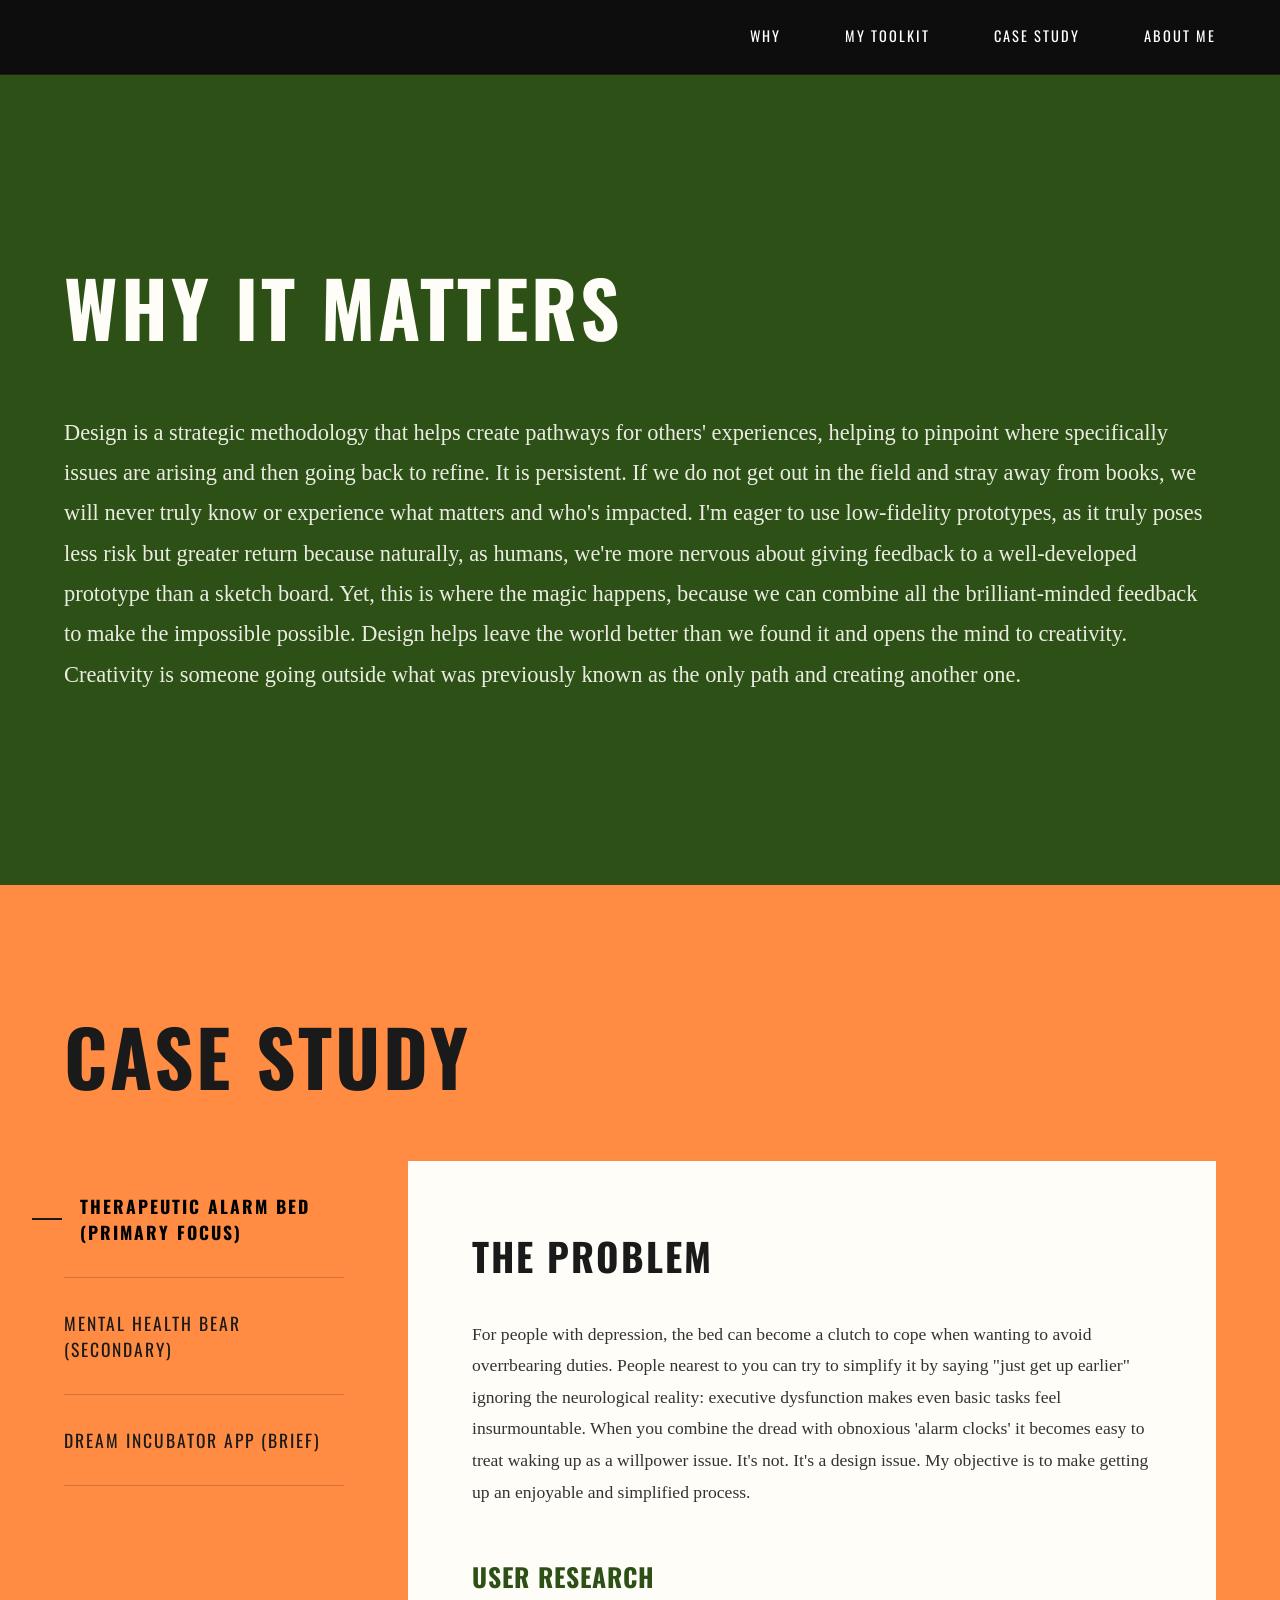
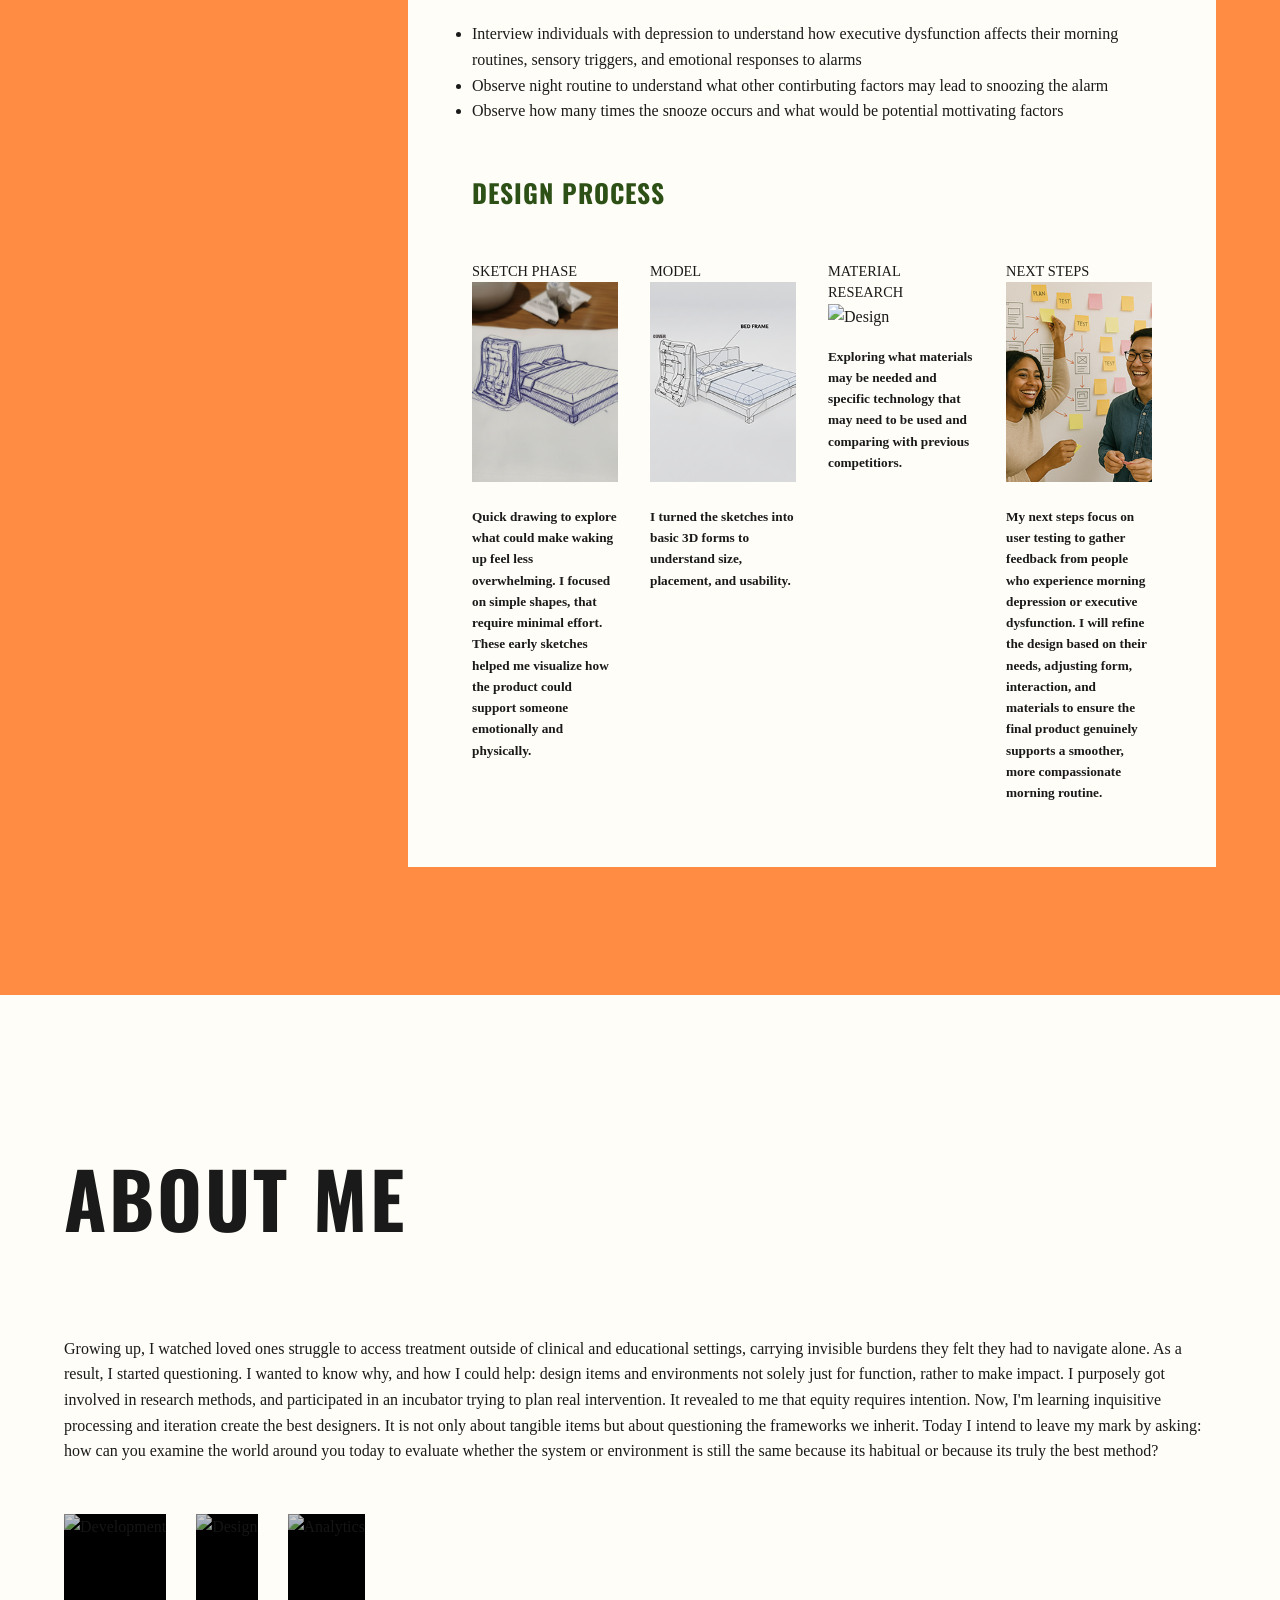
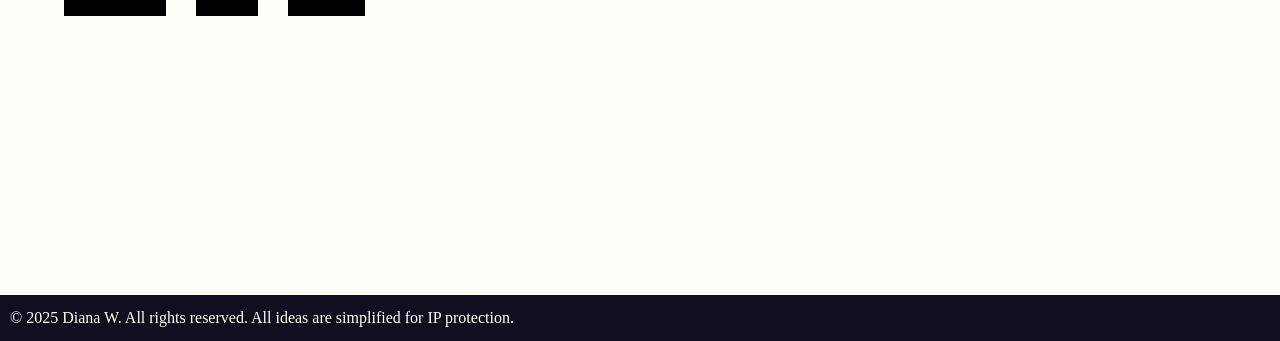
==== index.html @ 2654befa "changed the root to index.html" ====
<!DOCTYPE html>
<html lang="en">
<head>
    <meta charset="UTF-8">
    <meta name="viewport" content="width=device-width, initial-scale=1.0">
    <title>Portfolio Website</title>
    <link rel="preconnect" href="https://fonts.googleapis.com">
    <link rel="preconnect" href="https://fonts.gstatic.com" crossorigin>
    <link href="https://fonts.googleapis.com/css2?family=Old+Standard+TT:wght@400;700&family=Oswald:wght@400;700&family=Dynapuff:wght@400;700&display=swap" rel="stylesheet">
    <link rel="stylesheet" href="css/styles.css" />
</head>
<body>
    <!-- Navigation -->
    <nav>
        <ul>
            <li><a href="#why">Why</a></li>
            <li><a href="#toolkit">My Toolkit</a></li>
            <li><a href="#casestudy">Case Study</a></li>
            <li><a href="#about">About Me</a></li>
        </ul>
    </nav>

    <!-- Section One: Why It Matters -->
    <section id="why">
        <div class="section-content">
            <h1>Why it matters</h1>
            <p>Design is a strategic methodology that helps create pathways for others' experiences, helping to pinpoint where specifically issues are arising and then going back to refine. It is persistent. If we do not get out in the field and stray away from books, we will never truly know or experience what matters and who's impacted.  I'm eager to use low-fidelity prototypes, as it truly poses less risk but greater return because naturally, as humans, we're more nervous about giving feedback to a well-developed prototype than a sketch board. Yet, this is where the magic happens, because we can combine all the brilliant-minded feedback to make the impossible possible. Design helps leave the world better than we found it and opens the mind to creativity. Creativity is someone going outside what was previously known as the only path and creating another one.
            </p>
        </div>
    </section>

    <!-- Section Two: Toolkit 
    <section id="toolkit">
        <div class="section-content">
            <h1>Toolkit</h1>
            <div class="grid-container">
                <div class="grid-item">
                    <img src="https://images.unsplash.com/photo-1498050108023-c5249f4df085?w=800" alt="Development">
                    <div class="grid-overlay">
                        <div class="grid-caption">From napkin sketch to 3D model: How I visualize solutions before building</div>
                    </div>
                </div>
                <div class="grid-item">
                    <img src="https://images.unsplash.com/photo-1561070791-2526d30994b5?w=800" alt="Design">
                    <div class="grid-overlay">
                        <div class="grid-caption">I use mixed-methods research to understand why before I design what. 100+ interviews taught me: solutions fail when we skip the empathy stage.</div>
                    </div>
                </div>
                <div class="grid-item">
                    <img src="https://images.unsplash.com/photo-1551288049-bebda4e38f71?w=800" alt="Analytics">
                    <div class="grid-overlay">
                        <div class="grid-caption">First place, DREAM Incubator: Designed app ecosystem connecting food waste to student food insecurity through volunteer coordinatio</div>
                    </div>
                </div>
                <div class="grid-item">
                    <img src="https://images.unsplash.com/photo-1522071820081-009f0129c71c?w=800" alt="Collaboration">
                    <div class="grid-overlay">
                        <div class="grid-caption">I test ideas with users early. UX testing 25 survey questions taught me: accessibility isn't an add-on, it's foundational.</div>
                    </div>
                </div>
                <div class="grid-item">
                    <img src="https://images.unsplash.com/photo-1454165804606-c3d57bc86b40?w=800" alt="Strategy">
                    <div class="grid-overlay">
                        <div class="grid-caption">Teaching 8th graders showed me how to break complex ideas into digestible steps—a skill essential for human-centered design</div>
                    </div>
                </div>
                <div class="grid-item">
                    <img src="https://images.unsplash.com/photo-1460925895917-afdab827c52f?w=800" alt="Automation">
                    <div class="grid-overlay">
                        <div class="grid-caption">Summer 2024: Learning CAD to translate sketches into manufacturable prototypes</div>
                    </div>
                </div>
            </div>
        </div>
    </section>-->

    <!-- Section Three: Case Study -->
    <section id="casestudy">
        <div class="section-content">
            <h1>Case Study</h1>
            <div class="casestudy-container">
                <!-- Tab Navigation -->
                <div class="tab-nav">
                    <button class="tab-btn active" onclick="showTab(1)">Therapeutic Alarm Bed (Primary Focus)</button>
                    <button class="tab-btn" onclick="showTab(2)">Mental Health Bear (Secondary)</button>
                    <button class="tab-btn" onclick="showTab(3)">Dream Incubator App (Brief)</button>
                </div>

                <!-- Tab Content Container -->
                <div class="tab-content-container">
                    <!-- Tab 1 Content -->
                    <div class="tab-content active" id="tab1">
                        <h2>The Problem</h2>
                        <p>For people with depression, the bed can become a clutch to cope when wanting to avoid  overrbearing duties. People nearest to you can try to simplify it by saying "just get up earlier" ignoring the neurological reality: executive dysfunction makes even basic tasks feel insurmountable. When you combine the dread with obnoxious 'alarm clocks' it becomes easy to treat waking up as a willpower issue. It's not. It's a design issue. My objective is to make getting up an enjoyable and simplified process.</p>

                        <h3>User Research</h3>
                        <ul>
                            <li>Interview individuals with depression to understand how executive dysfunction affects their morning routines, sensory triggers, and emotional responses to alarms</li>
                            <li>Observe night routine to understand what other contirbuting factors may lead to snoozing the alarm </li>
                            <li>Observe how many times the snooze occurs and what would be potential mottivating factors </li>
                        </ul>

                        <h3>Design Process</h3>
                        <div class="process-grid">
                            <div class="process-item">
                                <h4>Sketch Phase</h4>
                                <img src="imgs/napkin.png" alt="Research">
                                <h5>Quick drawing to explore what could make waking up feel less overwhelming. I focused on simple shapes, that require minimal effort. These early sketches helped me visualize how the product could support someone emotionally and physically.</h5>
                            </div>
                            <div class="process-item">
                                <h4>Model</h4>
                                <img src="imgs/3DBed.png" alt="Wireframe">
                                <h5>I turned the sketches into basic 3D forms to understand size, placement, and usability.</h5>
                            </div>
                            <div class="process-item">
                                <h4>Material Research</h4>
                                <img src="https://images.unsplash.com/photo-1559028012-481c04fa702d?w=400" alt="Design">
                                <h5>Exploring what materials may be needed and specific technology that may need to be used and comparing with previous competitiors.  </h5>
                            </div>
                            <div class="process-item">
                                <h4>Next Steps</h4>
                                <img src="imgs/iterate_2.png" alt="Testing">
                                <h5>My next steps focus on user testing to gather feedback from people who experience morning depression or executive dysfunction. I will refine the design based on their needs, adjusting form, interaction, and materials to ensure the final product genuinely supports a smoother, more compassionate morning routine.</h5>
                            </div>
                        </div>
                    </div>

                    <!-- Tab 2 Content -->
                    <div class="tab-content" id="tab2">
                        <h2>The Problem</h2>
                        <p> Mental health care costs $60-120/month even with insurance, making it unaffordable for many families. MHB (Mental Health Bear) is an accessible alternative that combines a physical companion with an app offering evidence-based emotional support, journaling, and crisis detection.</p>

                        <h3>User Research</h3>
                        <ul>
                            <li>Interview 15-20 users (parents, teens, therapy-gap individuals) about cost barriers and when they need support most</li>
                            <li>Survey 100+ people on therapy costs, frequency of need, and what interventions they'd actually use</li>
                            <li>Shadow users during real stress moments to understand emotional needs beyond what they can articulate in interviews</li>
                            <li>Analyze competitor apps (Woebot, Wysa, Youper) to identify gaps in crisis response and user trust</li>
                            <li>Consult 3-5 licensed therapists on ethical boundaries to see when AI can help vs. when human care is non-negotiable</li>
                        </ul>

                        <h3>Design Process</h3>
                        <div class="process-grid">
                            <div class="process-item">
                                <h4>EMPATHIZE</h4>
                                <img src="imgs/talk.png" alt="Research">
                                <h5>Interview users about therapy barriers.
                                    Create journey maps of their mental health struggles
                                </h5>
                            </div>
                            <div class="process-item">
                                <h4>DEFINE</h4>
                                <img src="imgs/define.png" alt="Wireframe">
                                <h5>
                                    Synthesize insights into problem statement
                                    Frame "How Might We" questions
                                </h5>
                            </div>
                            <div class="process-item">
                                <h4>IDEATE</h4>
                                <img src="imgs/Smooth Uusam-Fyyran.png" alt="Design">
                                <h5>
                                Sketch concepts for bear/app interaction Storyboard user scenarios
                                Develop paper mock ups of bear and app model
                                </h5>
                            </div>
                            <div class="process-item">
                                <h4>PROTOTYPE</h4>
                                <img src="imgs/img_2354.jpg" alt="Testing">
                                <h5>
                                    Example of CAD model  for mental health bear
                                </h5>
                            </div>
                            <div class="process-item">
                                <h4>TEST & ITERATE</h4>
                                <img src="imgs/iterate.png" alt="Testing">
                                <h5>
                                    Observe users interacting with the prototype, identify pain points, and collaborate with both the therapist and students
                                </h5>
                            </div>                            
                        </div>
                        <!--<h2>The Problem</h2>
                        <p>Therapeutic weighted blankets cost $100-200. College students with anxiety need sensory regulation tools but can't afford clinical-grade products.</p>

                        <h3>My Solution</h3>
                        <p>Designed weighted stuffed bear using poly pellets ($15 in materials). Washable, portable, dorm-friendly.</p>

                        <h3>Status</h3>
                        <p>Prototype stage. Need to learn: fabric stress testing, manufacturing partnerships, distribution channels..</p>

                        <h3>Design Process</h3>
                        <div class="process-grid">
                            <div class="process-item">
                                <img src="https://images.unsplash.com/photo-1542744173-8e7e53415bb0?w=400" alt="Discovery">
                                <h4>Discovery phase focused on understanding business constraints, technical limitations, and user expectations through stakeholder interviews and market research to establish realistic project scope.</h4>
                            </div>
                            <div class="process-item">
                                <img src="https://images.unsplash.com/photo-1517245386807-bb43f82c33c4?w=400" alt="Ideation">
                                <h4>Facilitated collaborative ideation sessions with cross-functional teams to generate diverse solutions, evaluate feasibility, and align on strategic direction for product development.</h4>
                            </div>
                            <div class="process-item">
                                <img src="https://images.unsplash.com/photo-1523726491678-bf852e717f6a?w=400" alt="Prototype">
                                <h4>Built interactive prototypes using modern tools to simulate user interactions, test assumptions, and communicate design intent to development team before implementation.</h4>
                            </div>
                            <div class="process-item">
                                <img src="https://images.unsplash.com/photo-1551650975-87deedd944c3?w=400" alt="Launch">
                                <h4>Coordinated launch strategy including phased rollout, performance monitoring, and continuous improvement based on user feedback and analytics data to ensure successful adoption.</h4>
                            </div>
                        </div>-->
                    </div>

                    <!-- Tab 3 Content -->
                    <div class="tab-content" id="tab3">
                        <h2>The Problem</h2>
                        <p>Many students experience food insecurity while edible surplus food exists across campus. Because current systems for sharing extra food are inconsistent and disconnected, students who need support often miss out. Communication is scattered, access is unpredictable, and volunteer coordination is unclear. The result is preventable hunger and unnecessary waste. There is a need for a centralized, student-centered, dignity-focused way to connect available food with those who need it most.</p>

                        <h3>User Research</h3>
                        <ul>
                            <li>Understand when and why students encounter food insecurity, their comfort levels accessing help, and how they currently navigate supportive resources</li>
                            <li>Explore how surplus food typically gets discarded across different university environments</li>
                        </ul>

                        <h3>Design Process</h3>
                        <div class="process-grid">
                            <div class="process-item">
                                <h4>Discover</h4>
                                <img src="imgs/discover.png" alt="Research">
                                <h5>Through observation and conversations, we learn how students currently find food support, where barriers appear, and how surplus food generally circulates. The goal is to uncover patterns, emotional experiences, and unmet needs.</h5>
                            </div>
                            <div class="process-item">
                                <h4>Define  </h4>
                                <img src="https://images.unsplash.com/photo-1586281380349-632531db7ed4?w=400" alt="Wireframe">
                                <h5>Once the issue is defined, we bring insights together to highlight shared themes across stakeholders</h5>
                            </div>
                            <div class="process-item">
                                <h4>Design </h4>
                                <img src="imgs/all-in.png" alt="Design">
                                <h5>Broad ideas are sketched, tested, and reshaped into early concepts. Focus is placed on accessibility, dignity, clarity, and reducing friction. Multiple formats are tried so stakeholders can compare approaches and share feedback without locking into any specific system or method.</h5>
                            </div>
                            <div class="process-item">
                                <h4>Deliver</h4>
                                <img src="imgs/cycle.png" alt="Testing">
                                <h5>Concepts are tested with students and volunteers to examine clarity, comfort, and usability. Feedback informs iterations that strengthen the design. This step ensures the final direction is grounded in real needs while staying flexible for future operational decisions.</h5>
                            </div>
                        </div>
                        <!--<h2>Honors</h2>
                        <p>Won first place pitching a campus food insecurity app. The insight: universities waste food while students go hungry, not because of scarcity but because of coordination failure. I designed a volunteer-driven platform matching dining hall surplus to student need, tiered by income (Pell Grant data + grad student stipends). Stanford question: How do we scale this beyond one campus?</p>

                        <h3>User Research</h3>
                        <p>Neque porro quisquam est, qui dolorem ipsum quia dolor sit amet, consectetur, adipisci velit, sed quia non numquam eius modi tempora incidunt ut labore et dolore magnam aliquam quaerat voluptatem. Ut enim ad minima veniam, quis nostrum exercitationem ullam corporis suscipit laboriosam, nisi ut aliquid ex ea commodi consequatur rerum hic tenetur.</p>

                        <h3>Design Process</h3>
                        <div class="process-grid">
                            <div class="process-item">
                                <img src="https://images.unsplash.com/photo-1553877522-43269d4ea984?w=400" alt="Strategy">
                                <h4>Developed comprehensive design strategy that balanced user needs with business goals, creating roadmap for iterative development and establishing key performance indicators for success.</h4>
                            </div>
                            <div class="process-item">
                                <img src="https://images.unsplash.com/photo-1600880292203-757bb62b4baf?w=400" alt="Workshop">
                                <h4>Organized design thinking workshops with stakeholders to align on vision, identify constraints, and collaboratively solve complex design challenges through structured exercises.</h4>
                            </div>
                            <div class="process-item">
                                <img src="https://images.unsplash.com/photo-1552664730-d307ca884978?w=400" alt="Validation">
                                <h4>Implemented validation framework using A/B testing, heatmaps, and user feedback sessions to measure effectiveness of design decisions and guide iterative improvements.</h4>
                            </div>
                            <div class="process-item">
                                <img src="https://images.unsplash.com/photo-1519389950473-47ba0277781c?w=400" alt="Evolution">
                                <h4>Established design system governance and maintenance processes to ensure long-term consistency, scalability, and continuous evolution based on user needs and technology advances.</h4>
                            </div>
                        </div> -->
                    </div>
                </div>
            </div>
        </div>
    </section>

    <section id="about">
        <div class="section-content">
            <h1>About Me</h1>
            <p>Growing up, I watched loved ones struggle to access treatment outside of clinical and educational settings, 
                carrying invisible burdens they felt they had to navigate alone. As a result, I started questioning. 
                I wanted to know why, and how I could help: design items and environments not solely just for function, 
                rather to make impact. I purposely got involved in research methods, and participated in an incubator trying to plan real intervention. It revealed to me that equity requires intention. 
                Now, I'm learning inquisitive processing and iteration create the best designers. 
                It is not only about tangible items but about questioning the frameworks we inherit.
                Today I intend to leave my mark by asking: how can you examine the world around you today to evaluate whether the system or environment is still the same because its habitual or because its truly the best method?
            </p>

            <div class="about-grid">
                <div class="grid-item">
                    <img src="imgs/IMG_0611.jpeg" alt="Development">
                    <div class="grid-overlay">
                        <h5>Illinois Summer Research Symposium (McNair): presented my quantitative mixed methods project, built from interviews and data collection. 
                            I received the high score for scientific rigor amongst judges.</h5>
                    </div>
                </div>
                <div class="grid-item">
                    <img src="imgs/IMG_0711.jpeg" alt="Design">
                    <div class="grid-overlay">
                        <h5>I designed a food and security app after watching tons of food be thrown away. 
                            With the tier system embeded, it was designed to alleviate the stress or fear of where student's next meal comes from.</h5>
                    </div>
                </div>
                <div class="grid-item">
                    <img src="imgs/IMG_1313.jpeg" alt="Analytics">
                    <div class="grid-overlay">
                        <h5>I organized a previously cancelled research trip for minority students by coordinating with the assistant director, conducting an interest poll, and arranging school visits. I wanted to give the students the opportunity to network with administration for PHD/Master's programs. These connections not only demystify the graduate school process but also help students evaluate whether programs align with their values.</h5>
                    </div>
                </div>
            </div>


        </div>
    </section>
    <footer>
        <p>&copy; 2025 Diana W. All rights reserved. All ideas are simplified for IP protection.</p>
      </footer>
    <script>
        function showTab(tabNum) {
            const buttons = document.querySelectorAll('.tab-btn');
            const contents = document.querySelectorAll('.tab-content');
            
            buttons.forEach(btn => btn.classList.remove('active'));
            contents.forEach(content => content.classList.remove('active'));
            
            buttons[tabNum - 1].classList.add('active');
            document.getElementById('tab' + tabNum).classList.add('active');
        }
    </script>
</body>
</html>
---- css/styles.css ----
/* === Global Styles === */
        * {
            margin: 0;
            padding: 0;
            box-sizing: border-box;
        }

        body {
            font-family: 'Old Standard TT', serif;
            line-height: 1.6;
            color: #1a1a1a;
            background: #fffdf7;
            overflow-x: hidden;
        }

        h1, h2, h3, h4 {
            font-family: 'Oswald', sans-serif;
        }

        h4 {
            text-transform: uppercase;
        }

        /* === Navigation Bar === */
        nav {
            position: sticky;
            top: 0;
            width: 100%;
            background: rgba(0, 0, 0, 0.95);
            backdrop-filter: blur(10px);
            padding: 1.5rem 4rem;
            z-index: 1000;
            border-bottom: 1px solid rgba(255, 140, 66, 0.1);
        }

        nav ul {
            list-style: none;
            display: flex;
            justify-content: flex-end;
            gap: 4rem;
            flex-wrap: wrap;
            max-width: 1400px;
            margin: 0 auto;
        }

        nav a {
            color: #fff;
            text-decoration: none;
            font-family: 'Oswald', sans-serif;
            font-size: 0.9rem;
            letter-spacing: 2px;
            text-transform: uppercase;
            transition: color 0.3s ease;
            position: relative;
        }

        nav a::after {
            content: '';
            position: absolute;
            bottom: -5px;
            left: 0;
            width: 0;
            height: 1px;
            background: #ff8c42;
            transition: width 0.3s ease;
        }

        nav a:hover::after {
            width: 100%;
        }

        nav a:hover {
            color: #ff8c42;
        }

        /* === Section Base Styles === */
        section {
            min-height: 100vh;
            padding: 8rem 4rem;
            position: relative;
        }

        .section-content {
            max-width: 1400px;
            margin: 0 auto;
        }

        section h1 {
            font-family: 'Oswald', sans-serif;
            font-size: clamp(2.5rem, 6vw, 5rem);
            color: #1a1a1a;
            margin-bottom: 4rem;
            text-transform: uppercase;
            letter-spacing: 3px;
            font-weight: 700;
            line-height: 1.1;
        }

        /* === Section One: Why It Matters === */
        #why {
            background: #2d5016;
            color: #fffdf7;
            display: flex;
            align-items: center;
            min-height: 90vh;
        }

        #why h1 {
            color: #fffdf7;
            max-width: 900px;
        }

        #why p {
            font-family: 'Old Standard TT', serif;
            color: #fffdf7;
            font-size: clamp(1.1rem, 2vw, 1.4rem);
            line-height: 1.8;
            max-width: 81400pxpx;
            opacity: 0.9;
        }

        /* === Section Two: Toolkit === */
        #toolkit, #about {
            background: #fffdf7;
            padding: 10rem 4rem;
        }

        #toolkit h1, #about h1 {
            color: #1a1a1a;
            margin-bottom: 6rem;
        }

        .grid-container {
            display: grid;
            grid-template-columns: repeat(3, 1fr);
            gap: 1px;
            background: #ddd;
            max-width: 100%;
        }

        .grid-item {
            position: relative;
            aspect-ratio: 1;
            overflow: hidden;
            background: #000;
            cursor: pointer;
        }

        .grid-item img ,.about-item img{
            width: 100%;
            height: 100%;
            object-fit: cover;
            transition: all 0.6s cubic-bezier(0.4, 0, 0.2, 1);
            filter: grayscale(0.3) brightness(0.8);
        }

        .grid-item:hover img {
            filter: blur(8px) grayscale(0.5) brightness(0.4);
            transform: scale(1.05);
        }

        .grid-overlay {
            position: absolute;
            top: 0;
            left: 0;
            width: 100%;
            height: 100%;
            background: rgba(0, 0, 0, 0.15);
            display: flex;
            align-items: center;
            justify-content: center;
            padding: 3rem;
            opacity: 0;
            transition: opacity 0.6s cubic-bezier(0.4, 0, 0.2, 1);
            z-index: 2;
        }

        .grid-item:hover .grid-overlay {
            opacity: 1;
        }

        .grid-caption {
            color: #fff;
            font-family: 'Oswald', sans-serif;
            font-size: clamp(1rem, 1.5vw, 1.3rem);
            text-align: left;
            text-transform: uppercase;
            letter-spacing: 1px;
            line-height: 1.5;
            transform: translateY(20px);
            transition: transform 0.6s cubic-bezier(0.4, 0, 0.2, 1);
        }

        .grid-item:hover .grid-caption {
            transform: translateY(0);
        }

        /* === Section Three: Case Study === */
        #casestudy {
            background: #ff8c42;
            min-height: 100vh;
            padding: 8rem 4rem;
        }

        #casestudy h1 {
            color: #1a1a1a;
        }

        .casestudy-container {
            display: flex;
            gap: 4rem;
            max-width: 1400px;
            margin: 0 auto;
        }

        /* About */
        .about-container {
            display: flex;
            gap: 4rem;
            max-width: 1400px;
            margin: 0 auto;
        }

        #about p {
            margin-bottom: 50px;
        }

        .about-grid {
            display: flex;
            grid-template-columns: repeat(3, 1fr);
            gap: 30px;
            /*background: #ddd;*/
            max-width: 100%;
        }

        .about-item {
            position: relative;
            aspect-ratio: 1;
            overflow: hidden;
            background: #fff;
            cursor: pointer;
        }

        .about-grid h5 {
            color:#fff;
        }

        /* Tab Navigation */
        .tab-nav {
            flex: 0 0 280px;
            display: flex;
            flex-direction: column;
            gap: 0;
        }

        .tab-btn {
            background: transparent;
            color: #1a1a1a;
            border: none;
            border-bottom: 1px solid rgba(26, 26, 26, 0.2);
            padding: 2rem 0;
            font-family: 'Oswald', sans-serif;
            font-size: 1.1rem;
            text-transform: uppercase;
            letter-spacing: 2px;
            cursor: pointer;
            text-align: left;
            transition: all 0.4s ease;
            position: relative;
        }

        .tab-btn::before {
            content: '';
            position: absolute;
            left: -4rem;
            top: 50%;
            transform: translateY(-50%);
            width: 30px;
            height: 2px;
            background: #1a1a1a;
            opacity: 0;
            transition: all 0.4s ease;
        }

        .tab-btn:hover {
            padding-left: 1rem;
            color: #000;
        }

        .tab-btn.active {
            color: #000;
            font-weight: 700;
            padding-left: 1rem;
        }

        .tab-btn.active::before {
            opacity: 1;
            left: -2rem;
        }

        /* Tab Content */
        .tab-content-container {
            flex: 1;
            background: #fffdf7;
            padding: 4rem;
            position: relative;
        }

        .tab-content {
            display: none;
            animation: fadeInUp 0.7s cubic-bezier(0.4, 0, 0.2, 1);
        }

        .tab-content.active {
            display: block;
        }

        @keyframes fadeInUp {
            from {
                opacity: 0;
                transform: translateY(30px);
            }
            to {
                opacity: 1;
                transform: translateY(0);
            }
        }

        .tab-content h2 {
            color: #1a1a1a;
            font-size: clamp(1.8rem, 3vw, 2.5rem);
            margin-bottom: 2rem;
            text-transform: uppercase;
            letter-spacing: 2px;
            font-weight: 700;
        }

        .tab-content h3 {
            color: #2d5016;
            font-size: clamp(1.3rem, 2vw, 1.8rem);
            margin-top: 3rem;
            margin-bottom: 1.5rem;
            text-transform: uppercase;
            letter-spacing: 1px;
        }

        .tab-content p {
            color: #333;
            font-size: 1.1rem;
            line-height: 1.8;
            margin-bottom: 1.5rem;
        }

        /* Design Process Grid */
        .process-grid {
            display: grid;
            grid-template-columns: repeat(4, 1fr);
            gap: 2rem;
            margin-top: 3rem;
        }

        .process-item {
            position: relative;
        }

        .process-item img {
            width: 100%;
            height: 200px;
            object-fit: cover;
            margin-bottom: 1rem;
            filter: grayscale(0.2);
            transition: filter 0.4s ease;
        }

        .process-item:hover img {
            filter: grayscale(0);
        }

        .process-item h4 {
            color: #1a1a1a;
            font-size: 0.9rem;
            line-height: 1.5;
            font-weight: 400;
            font-family: 'Old Standard TT', serif;
        }

        #tab2 .process-grid {
            display: grid;
            grid-template-columns: repeat(5, 1fr);
            gap: 2rem;
            margin-top: 3rem;
        }
        /* footer */
        footer {
            display:flex;
            justify-content: space-between;
            color:#fff;
            padding:10px;
            font-size: 2rem;
            background-color: #120e20;
        }

        footer p {
            font-size:1rem;
        }

        /* === Responsive Design === */
        @media (max-width: 1024px) {
            nav {
                padding: 1.5rem 2rem;
            }

            nav ul {
                gap: 2rem;
            }

            section {
                padding: 6rem 2rem;
            }

            .grid-container {
                grid-template-columns: repeat(2, 1fr);
            }

            .casestudy-container {
                flex-direction: column;
                gap: 3rem;
            }

            .tab-nav {
                flex-direction: row;
                flex: none;
                gap: 2rem;
                overflow-x: auto;
                padding-bottom: 1rem;
            }

            .tab-btn {
                border-bottom: 2px solid transparent;
                border-right: none;
                padding: 1rem 0;
                white-space: nowrap;
            }

            .tab-btn::before {
                display: none;
            }

            .tab-btn.active {
                border-bottom-color: #1a1a1a;
                padding-left: 0;
            }

            .tab-content-container {
                padding: 3rem 2rem;
            }

            .process-grid {
                grid-template-columns: repeat(2, 1fr);
            }
        }

        @media (max-width: 768px) {
            nav {
                padding: 1rem 1.5rem;
            }

            nav ul {
                justify-content: center;
                gap: 1.5rem;
            }

            section {
                padding: 4rem 1.5rem;
            }

            #toolkit {
                padding: 6rem 1.5rem;
            }
            

            .grid-container {
                grid-template-columns: 1fr;
            }

            .process-grid {
                grid-template-columns: 1fr;
            }

            
            #tab2 .process-grid {
                grid-template-columns: 1fr;
            }

            .tab-content-container {
                padding: 2rem 1.5rem;
            }
        }

        @media (max-width: 480px) {
            nav a {
                font-size: 0.8rem;
                letter-spacing: 1px;
            }

            section {
                padding: 3rem 1rem;
            }

            .grid-overlay {
                padding: 2rem;
            }
        }
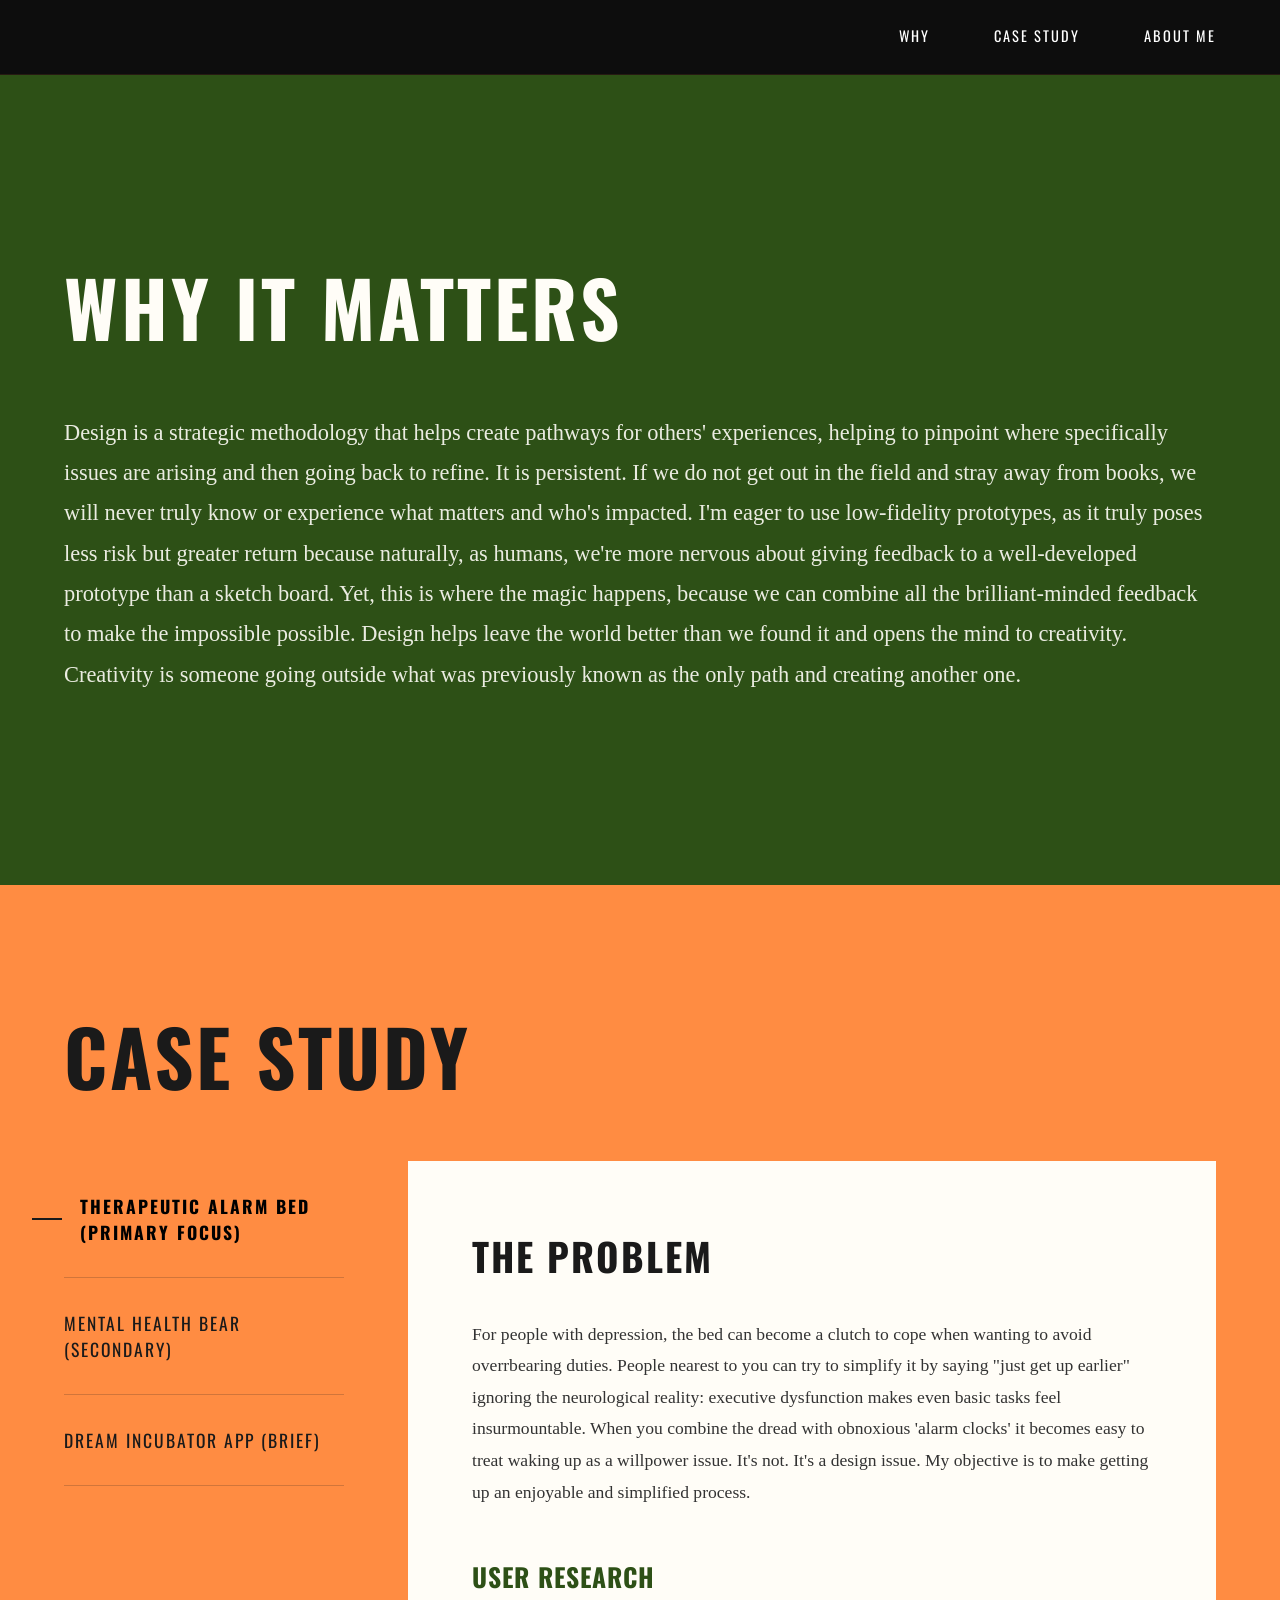
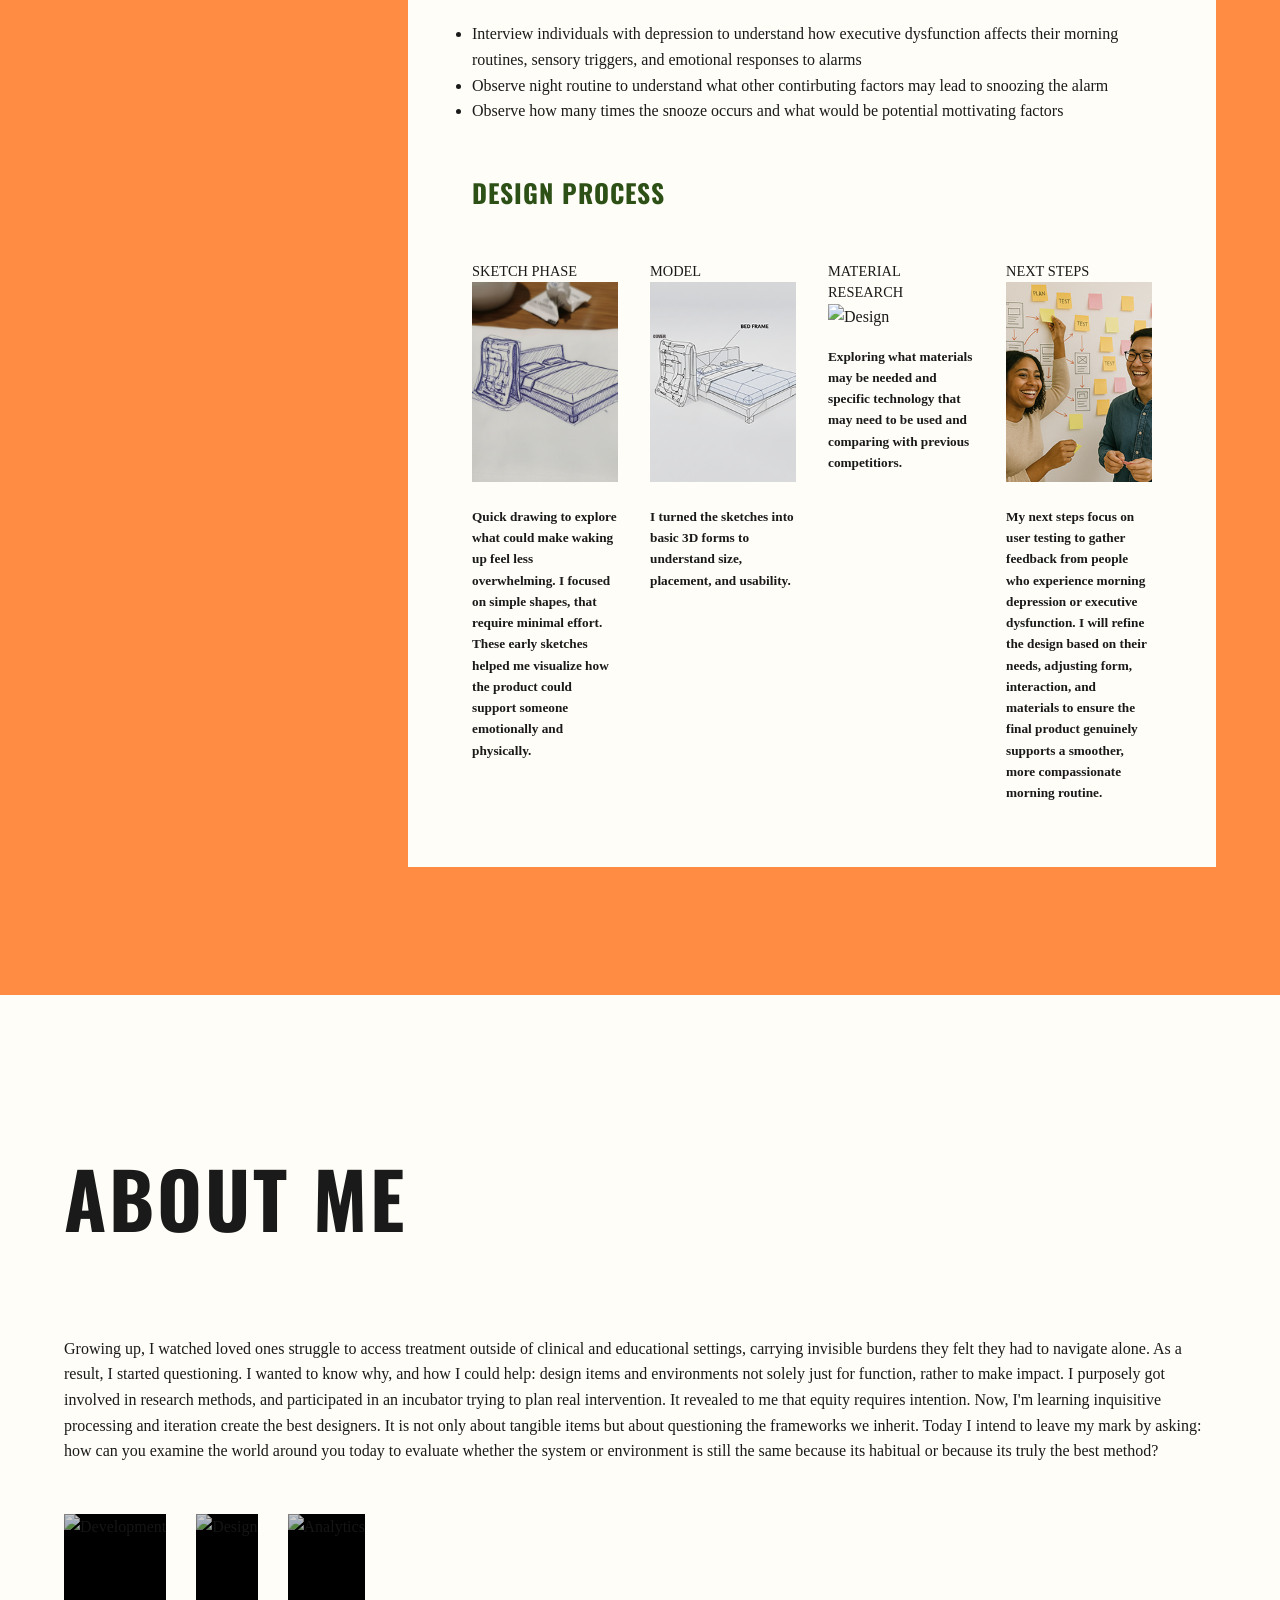
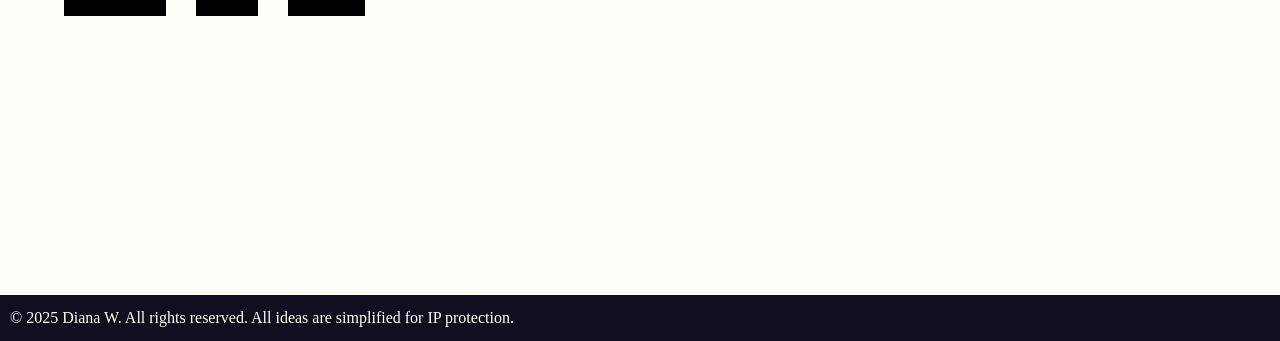
==== commit 6d25feb2: "Make images suggestions and remove toolkit from navigation" ====
--- a/index.html
+++ b/index.html
@@ -14,7 +14,7 @@
     <nav>
         <ul>
             <li><a href="#why">Why</a></li>
-            <li><a href="#toolkit">My Toolkit</a></li>
+            <!--<li><a href="#toolkit">My Toolkit</a></li>-->
             <li><a href="#casestudy">Case Study</a></li>
             <li><a href="#about">About Me</a></li>
         </ul>
@@ -239,7 +239,7 @@
                             </div>
                             <div class="process-item">
                                 <h4>Deliver</h4>
-                                <img src="imgs/cycle.png" alt="Testing">
+                                <img src="imgs/deliver.png" alt="Testing">
                                 <h5>Concepts are tested with students and volunteers to examine clarity, comfort, and usability. Feedback informs iterations that strengthen the design. This step ensures the final direction is grounded in real needs while staying flexible for future operational decisions.</h5>
                             </div>
                         </div>
--- a/css/styles.css
+++ b/css/styles.css
@@ -495,6 +495,10 @@
             .tab-content-container {
                 padding: 2rem 1.5rem;
             }
+
+            #casestudy, #about {
+                padding:20px;
+            }
         }
 
         @media (max-width: 480px) {
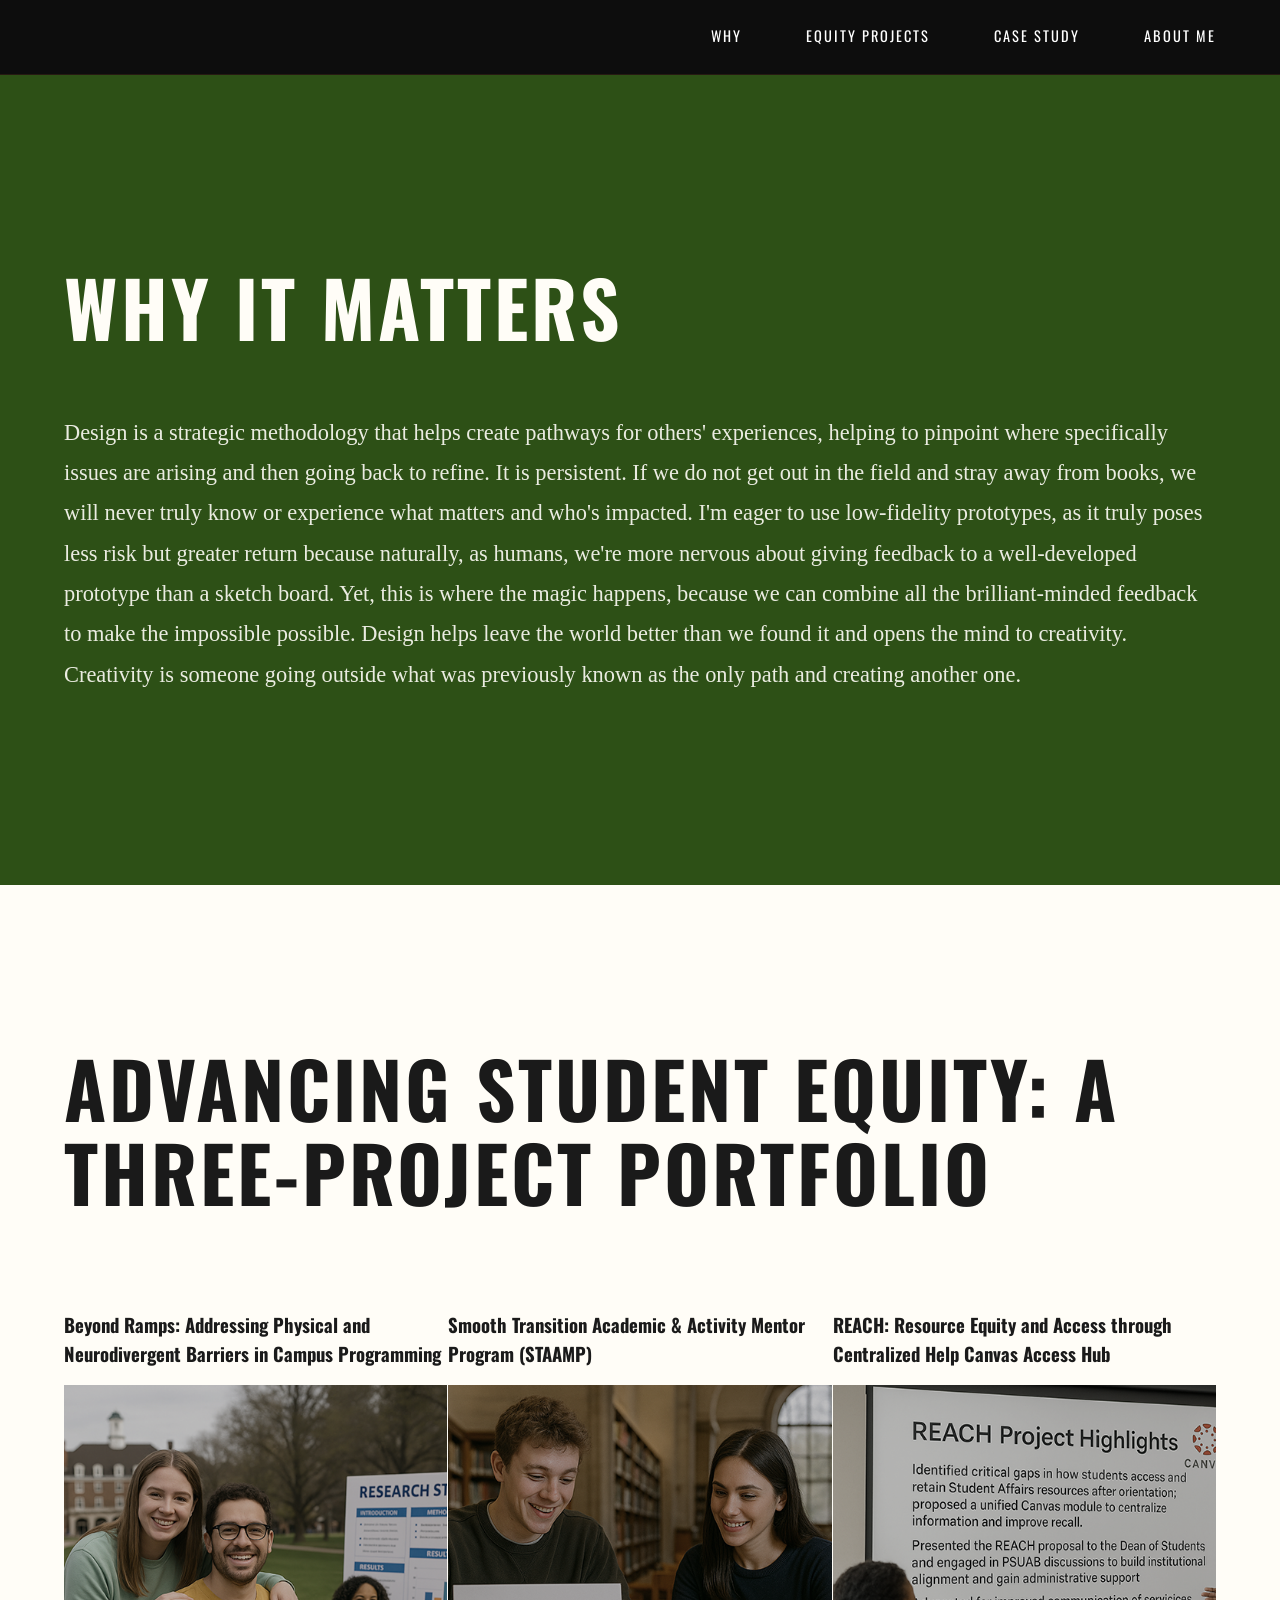
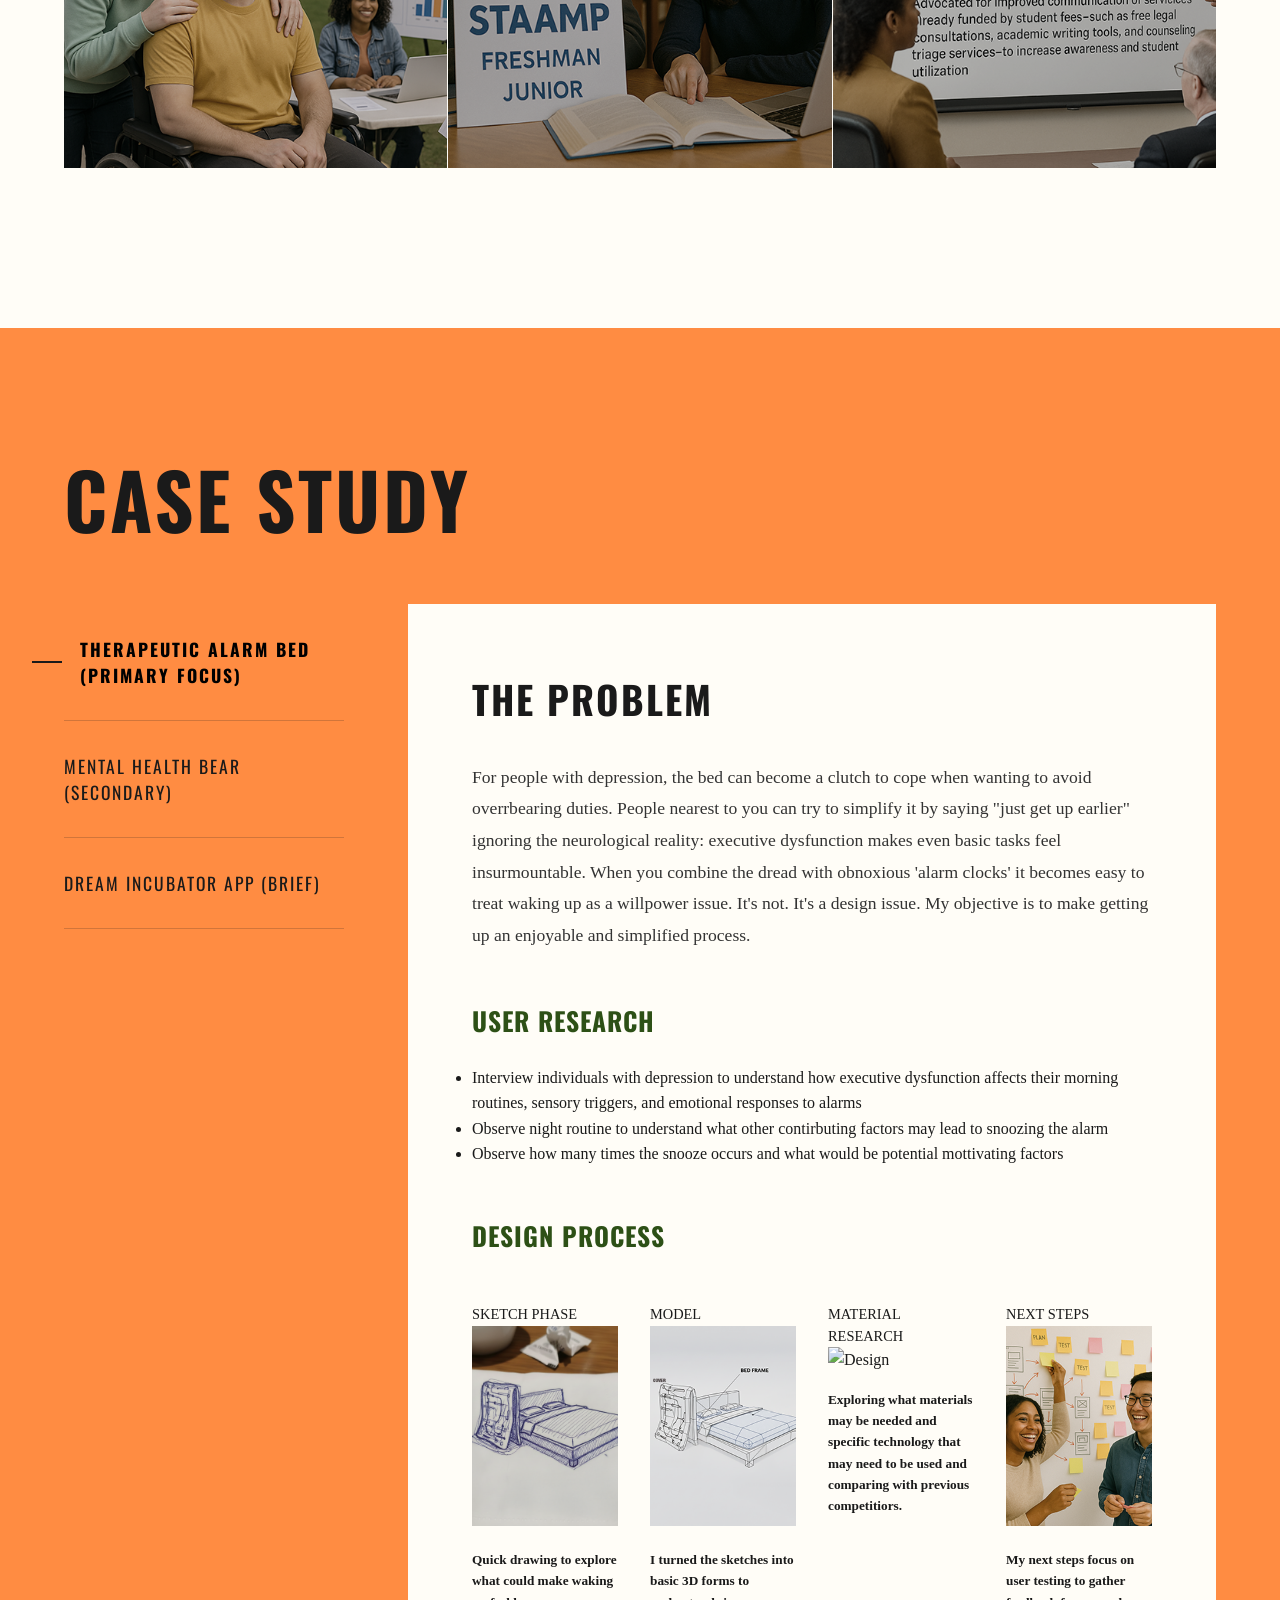
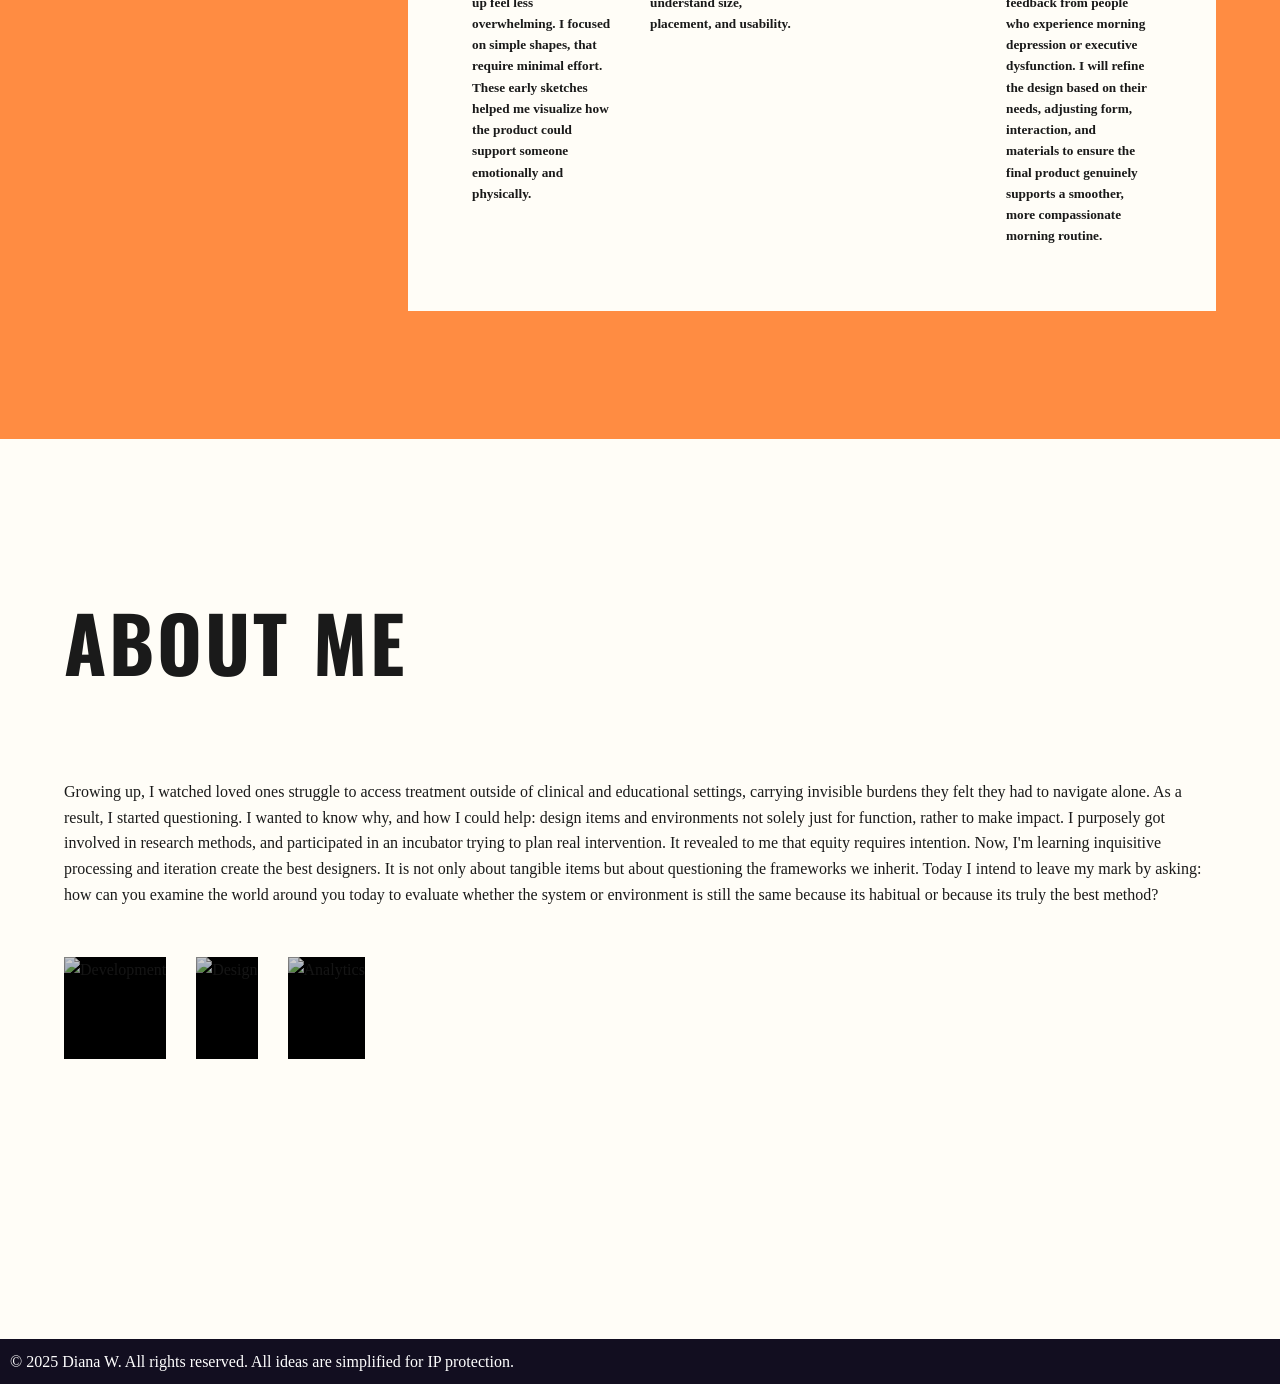
==== commit 73ce1c90: "Make chaanges to the images in toolkit and headings and navigation" ====
--- a/index.html
+++ b/index.html
@@ -14,7 +14,7 @@
     <nav>
         <ul>
             <li><a href="#why">Why</a></li>
-            <!--<li><a href="#toolkit">My Toolkit</a></li>-->
+            <li><a href="#toolkit">Equity Projects</a></li>
             <li><a href="#casestudy">Case Study</a></li>
             <li><a href="#about">About Me</a></li>
         </ul>
@@ -29,30 +29,48 @@
         </div>
     </section>
 
-    <!-- Section Two: Toolkit 
+    <!-- Section Two: Toolkit -->
     <section id="toolkit">
         <div class="section-content">
-            <h1>Toolkit</h1>
+            <h1>Advancing Student Equity: A Three-Project Portfolio</h1>
             <div class="grid-container">
-                <div class="grid-item">
-                    <img src="https://images.unsplash.com/photo-1498050108023-c5249f4df085?w=800" alt="Development">
-                    <div class="grid-overlay">
-                        <div class="grid-caption">From napkin sketch to 3D model: How I visualize solutions before building</div>
-                    </div>
-                </div>
-                <div class="grid-item">
-                    <img src="https://images.unsplash.com/photo-1561070791-2526d30994b5?w=800" alt="Design">
-                    <div class="grid-overlay">
-                        <div class="grid-caption">I use mixed-methods research to understand why before I design what. 100+ interviews taught me: solutions fail when we skip the empathy stage.</div>
-                    </div>
-                </div>
-                <div class="grid-item">
-                    <img src="https://images.unsplash.com/photo-1551288049-bebda4e38f71?w=800" alt="Analytics">
-                    <div class="grid-overlay">
-                        <div class="grid-caption">First place, DREAM Incubator: Designed app ecosystem connecting food waste to student food insecurity through volunteer coordinatio</div>
-                    </div>
-                </div>
-                <div class="grid-item">
+                <div class="grid-item-container">
+                    <h3>Beyond Ramps: Addressing Physical and Neurodivergent Barriers in Campus Programming </h3>
+                    <div class="grid-item">
+                        <img src="imgs/ramps.png" alt="Development">
+                        <div class="grid-overlay">
+                            <div class="grid-caption">
+                                <p>Designed solutions to improve accessibility at campus-wide Quad Day events for students with disabilities</p>
+                                <p>Proposed structural redesign to university provost and Student Affairs leads, emphasizing inclusivity and mobility</p>
+                            </div>
+                        </div>
+                    </div>
+                </div>
+                <div class="grid-item-container">
+                    <h3>Smooth Transition Academic & Activity Mentor Program (STAAMP)</h3>
+                    <div class="grid-item">
+                        <img src="imgs/stamp.png" alt="Design">
+                        <div class="grid-overlay">
+                            <div class="grid-caption">
+                            <p>Developed STAAMP, a volunteer-based peer mentorship program for first year and transfer students to receive guidance from 3rd and 4th year undergraduates</p>
+                            <p>Proposed academic and social mentorship model to promote belonging and campus navigation</p>
+                            </div>
+                        </div>
+                    </div>
+                </div>
+                <div class="grid-item-container">
+                    <h3>REACH: Resource Equity and Access through Centralized Help Canvas Access Hub</h3>
+                    <div  class="grid-item">
+                    <img src="imgs/presenttion.png" alt="Analytics">
+                    <div class="grid-overlay">
+                        <div class="grid-caption">
+                            <p>  Identified gaps in how students’ access and remember Student Affairs resources after orientation; proposed a centralized Canvas module to address the issue</p>
+                            <p>  Presented the proposal to the Dean of Students and discussed it in PSUAB meetings to gain institutional support</p>
+                        </div>
+                    </div>
+                </div>
+                </div>
+                <!--<div class="grid-item">
                     <img src="https://images.unsplash.com/photo-1522071820081-009f0129c71c?w=800" alt="Collaboration">
                     <div class="grid-overlay">
                         <div class="grid-caption">I test ideas with users early. UX testing 25 survey questions taught me: accessibility isn't an add-on, it's foundational.</div>
@@ -69,10 +87,10 @@
                     <div class="grid-overlay">
                         <div class="grid-caption">Summer 2024: Learning CAD to translate sketches into manufacturable prototypes</div>
                     </div>
-                </div>
+                </div>-->
             </div>
         </div>
-    </section>-->
+    </section>
 
     <!-- Section Three: Case Study -->
     <section id="casestudy">
--- a/css/styles.css
+++ b/css/styles.css
@@ -15,6 +15,14 @@
 
         h1, h2, h3, h4 {
             font-family: 'Oswald', sans-serif;
+        }
+
+        .grid-item-container h3{
+            height:75px;
+        }
+
+        #toolkit .grid-container {
+            background:unset;
         }
 
         h4 {
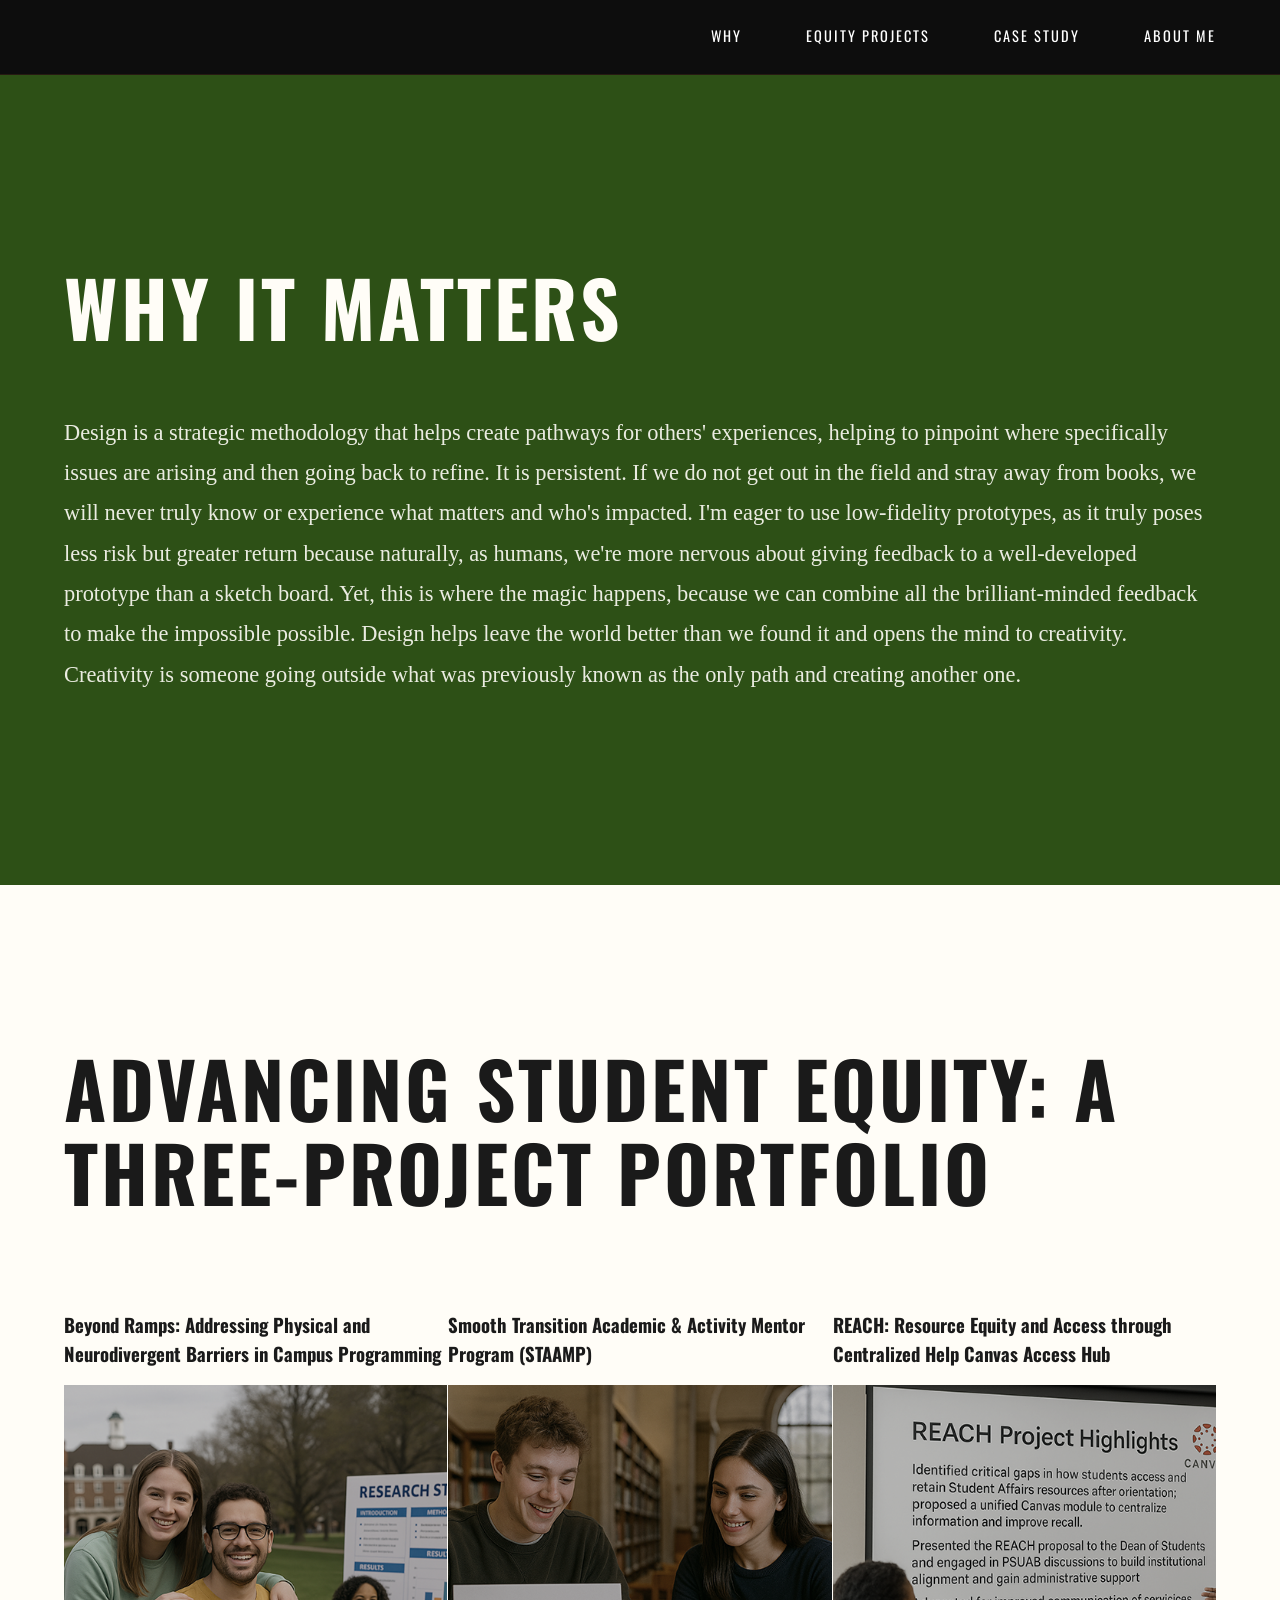
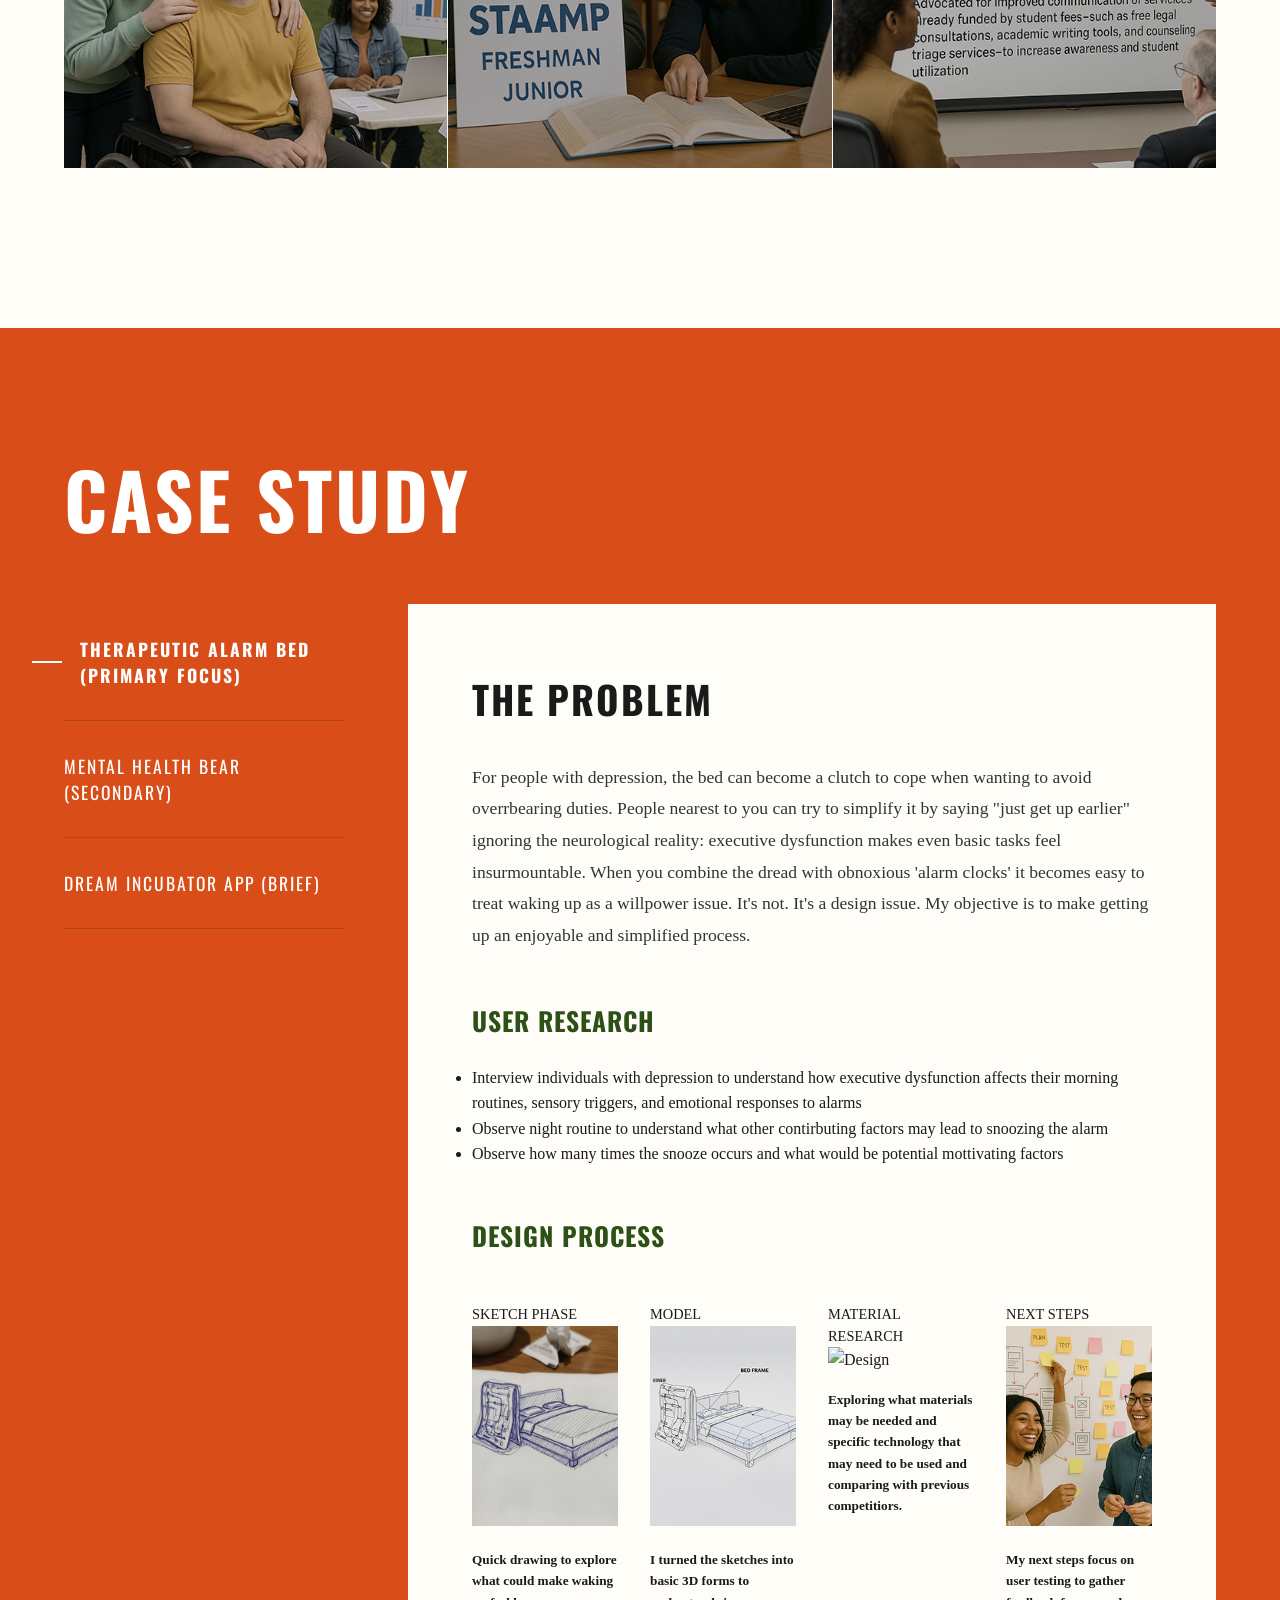
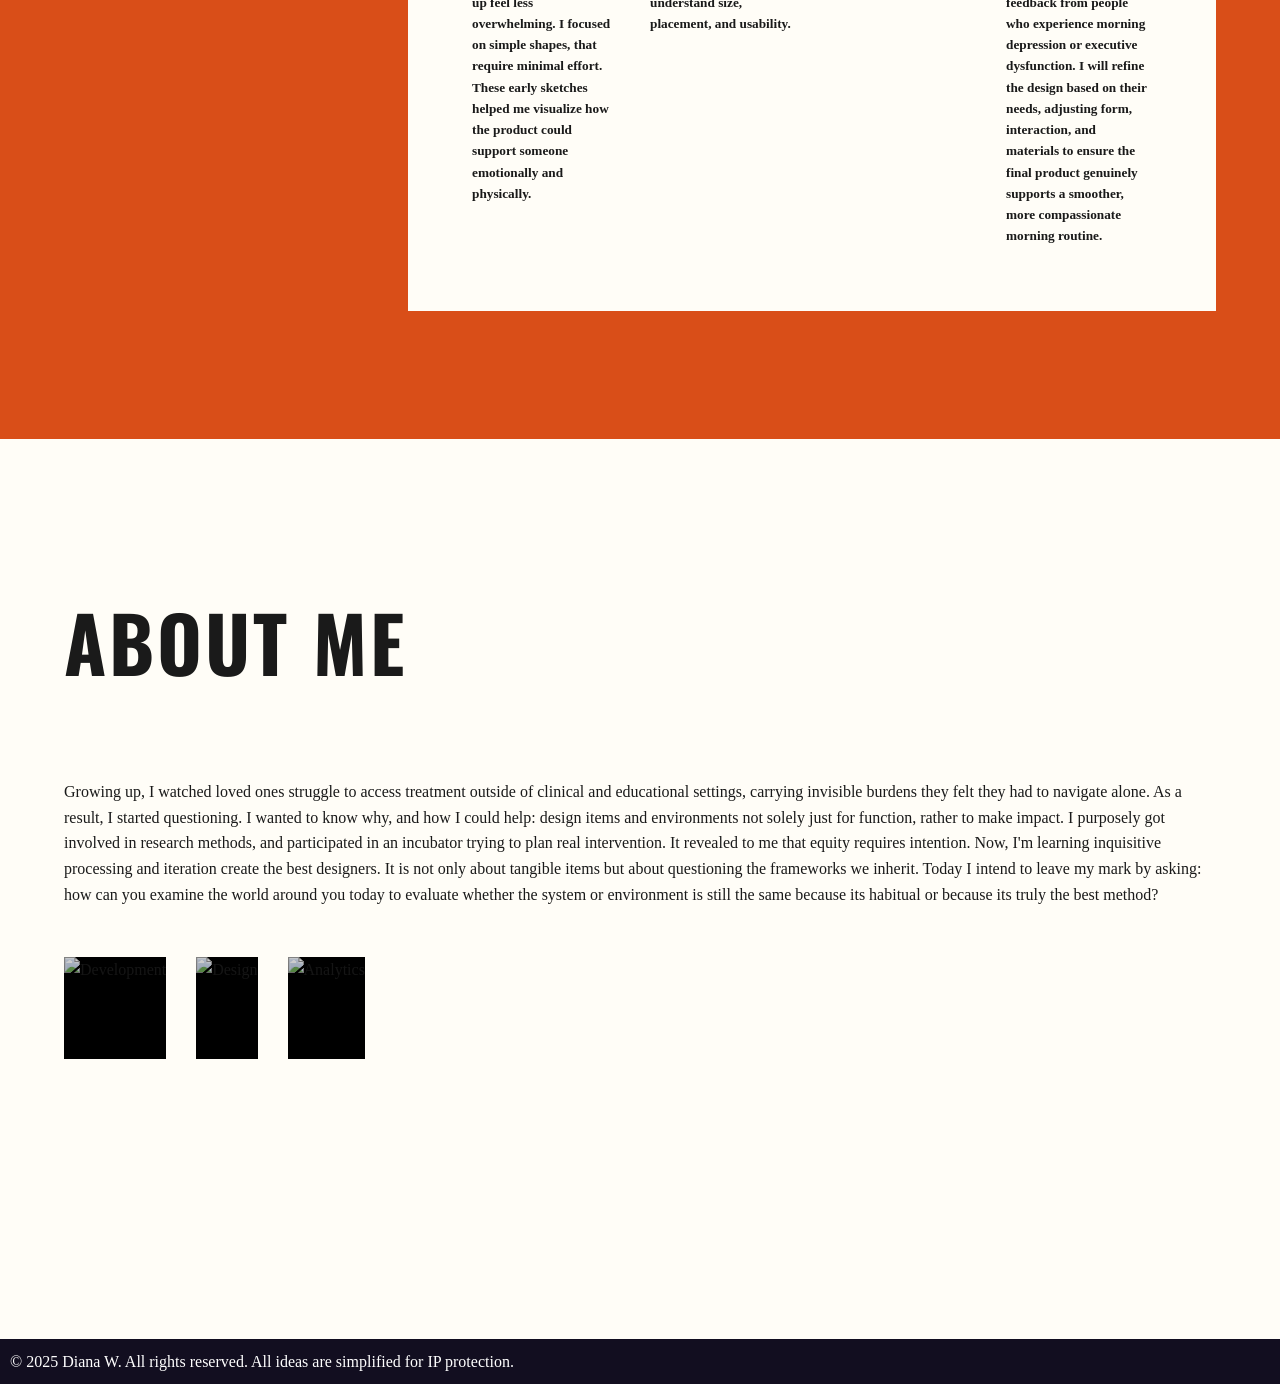
==== commit f0141d69: "Change backgroung colors for several sections" ====
--- a/index.html
+++ b/index.html
@@ -40,8 +40,7 @@
                         <img src="imgs/ramps.png" alt="Development">
                         <div class="grid-overlay">
                             <div class="grid-caption">
-                                <p>Designed solutions to improve accessibility at campus-wide Quad Day events for students with disabilities</p>
-                                <p>Proposed structural redesign to university provost and Student Affairs leads, emphasizing inclusivity and mobility</p>
+                                <p>Designed solutions to improve accessibility at campus-wide Quad Day events for students with disabilities. Proposed a structural redesign to the university provost and student affairs leaders, emphasizing inclusivity and mobility.</p>
                             </div>
                         </div>
                     </div>
@@ -52,8 +51,7 @@
                         <img src="imgs/stamp.png" alt="Design">
                         <div class="grid-overlay">
                             <div class="grid-caption">
-                            <p>Developed STAAMP, a volunteer-based peer mentorship program for first year and transfer students to receive guidance from 3rd and 4th year undergraduates</p>
-                            <p>Proposed academic and social mentorship model to promote belonging and campus navigation</p>
+                            <p>Developed STAAMP, a volunteer-based peer mentorship program for first-year and transfer students to receive guidance from third- and fourth-year undergraduates. Proposed an academic and social mentorship model to promote belonging and campus navigation.</p>
                             </div>
                         </div>
                     </div>
@@ -64,8 +62,7 @@
                     <img src="imgs/presenttion.png" alt="Analytics">
                     <div class="grid-overlay">
                         <div class="grid-caption">
-                            <p>  Identified gaps in how students’ access and remember Student Affairs resources after orientation; proposed a centralized Canvas module to address the issue</p>
-                            <p>  Presented the proposal to the Dean of Students and discussed it in PSUAB meetings to gain institutional support</p>
+                            <p>Identified gaps in how students access and remember student affairs resources after orientation; proposed a centralized Canvas module to address the issue. Presented the proposal to the Dean of Students and discussed it in PSUAB meetings to gain institutional support.</p>
                         </div>
                     </div>
                 </div>
@@ -109,7 +106,7 @@
                     <!-- Tab 1 Content -->
                     <div class="tab-content active" id="tab1">
                         <h2>The Problem</h2>
-                        <p>For people with depression, the bed can become a clutch to cope when wanting to avoid  overrbearing duties. People nearest to you can try to simplify it by saying "just get up earlier" ignoring the neurological reality: executive dysfunction makes even basic tasks feel insurmountable. When you combine the dread with obnoxious 'alarm clocks' it becomes easy to treat waking up as a willpower issue. It's not. It's a design issue. My objective is to make getting up an enjoyable and simplified process.</p>
+                        <p>For people with depression, the bed can become a clutch to cope when wanting to avoid overrbearing duties. People nearest to you can try to simplify it by saying "just get up earlier" ignoring the neurological reality: executive dysfunction makes even basic tasks feel insurmountable. When you combine the dread with obnoxious 'alarm clocks' it becomes easy to treat waking up as a willpower issue. It's not. It's a design issue. My objective is to make getting up an enjoyable and simplified process.</p>
 
                         <h3>User Research</h3>
                         <ul>
@@ -163,37 +160,37 @@
                                 <h4>EMPATHIZE</h4>
                                 <img src="imgs/talk.png" alt="Research">
                                 <h5>Interview users about therapy barriers.
-                                    Create journey maps of their mental health struggles
+                                    Create journey maps of their mental health struggles.
                                 </h5>
                             </div>
                             <div class="process-item">
                                 <h4>DEFINE</h4>
                                 <img src="imgs/define.png" alt="Wireframe">
                                 <h5>
-                                    Synthesize insights into problem statement
-                                    Frame "How Might We" questions
+                                    Synthesize insights into problem statement.
+                                    Frame "How Might We" questions.
                                 </h5>
                             </div>
                             <div class="process-item">
                                 <h4>IDEATE</h4>
-                                <img src="imgs/Smooth Uusam-Fyyran.png" alt="Design">
+                                <img src="imgs/Smooth-Uusam-Fyyran.png" alt="Design">
                                 <h5>
-                                Sketch concepts for bear/app interaction Storyboard user scenarios
-                                Develop paper mock ups of bear and app model
+                                Sketch concepts for bear/app interaction Storyboard user scenarios.
+                                Develop paper mock ups of bear and app model.
                                 </h5>
                             </div>
                             <div class="process-item">
                                 <h4>PROTOTYPE</h4>
-                                <img src="imgs/img_2354.jpg" alt="Testing">
+                                <img src="imgs/polygonbear.jpg" alt="Testing">
                                 <h5>
-                                    Example of CAD model  for mental health bear
+                                    Example of CAD model  for mental health bear.
                                 </h5>
                             </div>
                             <div class="process-item">
                                 <h4>TEST & ITERATE</h4>
                                 <img src="imgs/iterate.png" alt="Testing">
                                 <h5>
-                                    Observe users interacting with the prototype, identify pain points, and collaborate with both the therapist and students
+                                    Observe users interacting with the prototype, identify pain points, and collaborate with both the therapist and students.
                                 </h5>
                             </div>                            
                         </div>
@@ -248,7 +245,7 @@
                             <div class="process-item">
                                 <h4>Define  </h4>
                                 <img src="https://images.unsplash.com/photo-1586281380349-632531db7ed4?w=400" alt="Wireframe">
-                                <h5>Once the issue is defined, we bring insights together to highlight shared themes across stakeholders</h5>
+                                <h5>Once the issue is defined, we bring insights together to highlight shared themes across stakeholders.</h5>
                             </div>
                             <div class="process-item">
                                 <h4>Design </h4>
--- a/css/styles.css
+++ b/css/styles.css
@@ -205,13 +205,17 @@
 
         /* === Section Three: Case Study === */
         #casestudy {
-            background: #ff8c42;
+            background: #d94e18;
             min-height: 100vh;
             padding: 8rem 4rem;
         }
 
         #casestudy h1 {
-            color: #1a1a1a;
+            color: #fff;
+        }
+
+        #casestudy .tab-nav button{
+            color: #fff;;
         }
 
         .casestudy-container {
@@ -285,7 +289,7 @@
             transform: translateY(-50%);
             width: 30px;
             height: 2px;
-            background: #1a1a1a;
+            background: #fff;
             opacity: 0;
             transition: all 0.4s ease;
         }
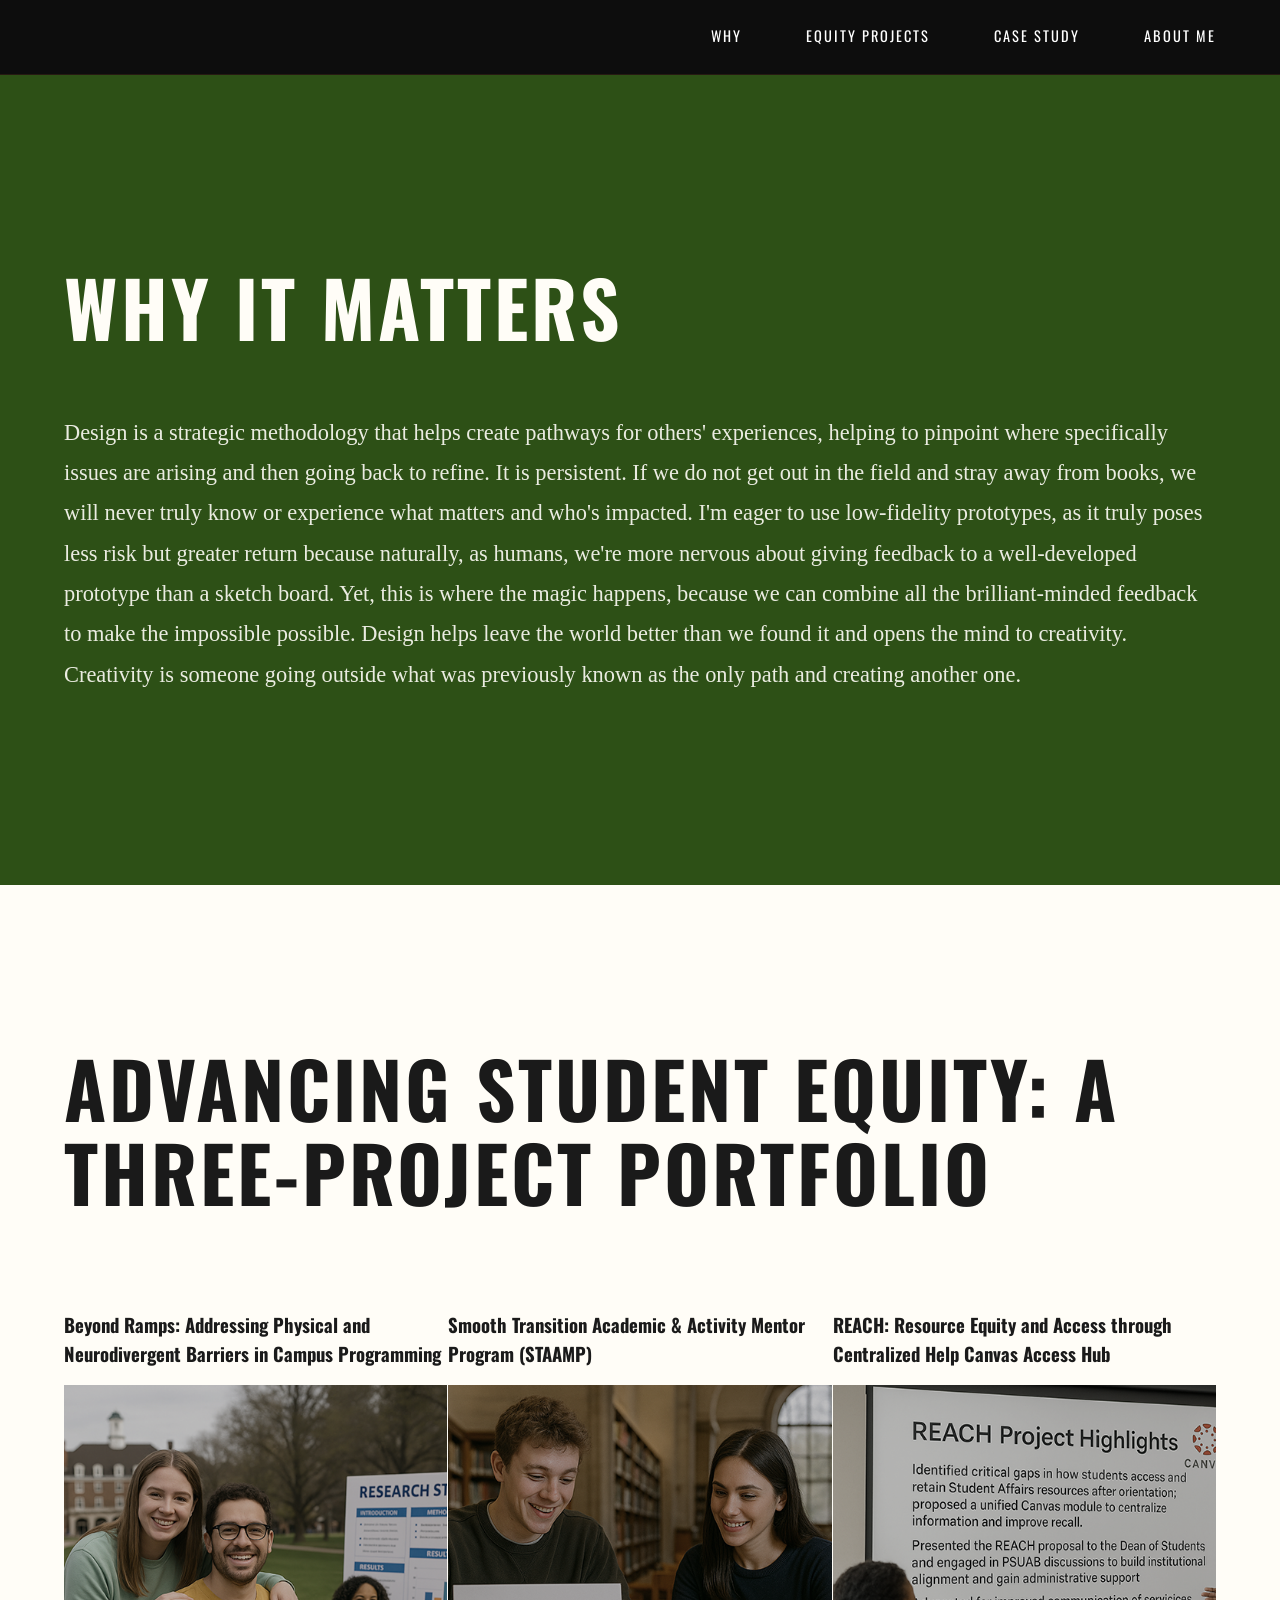
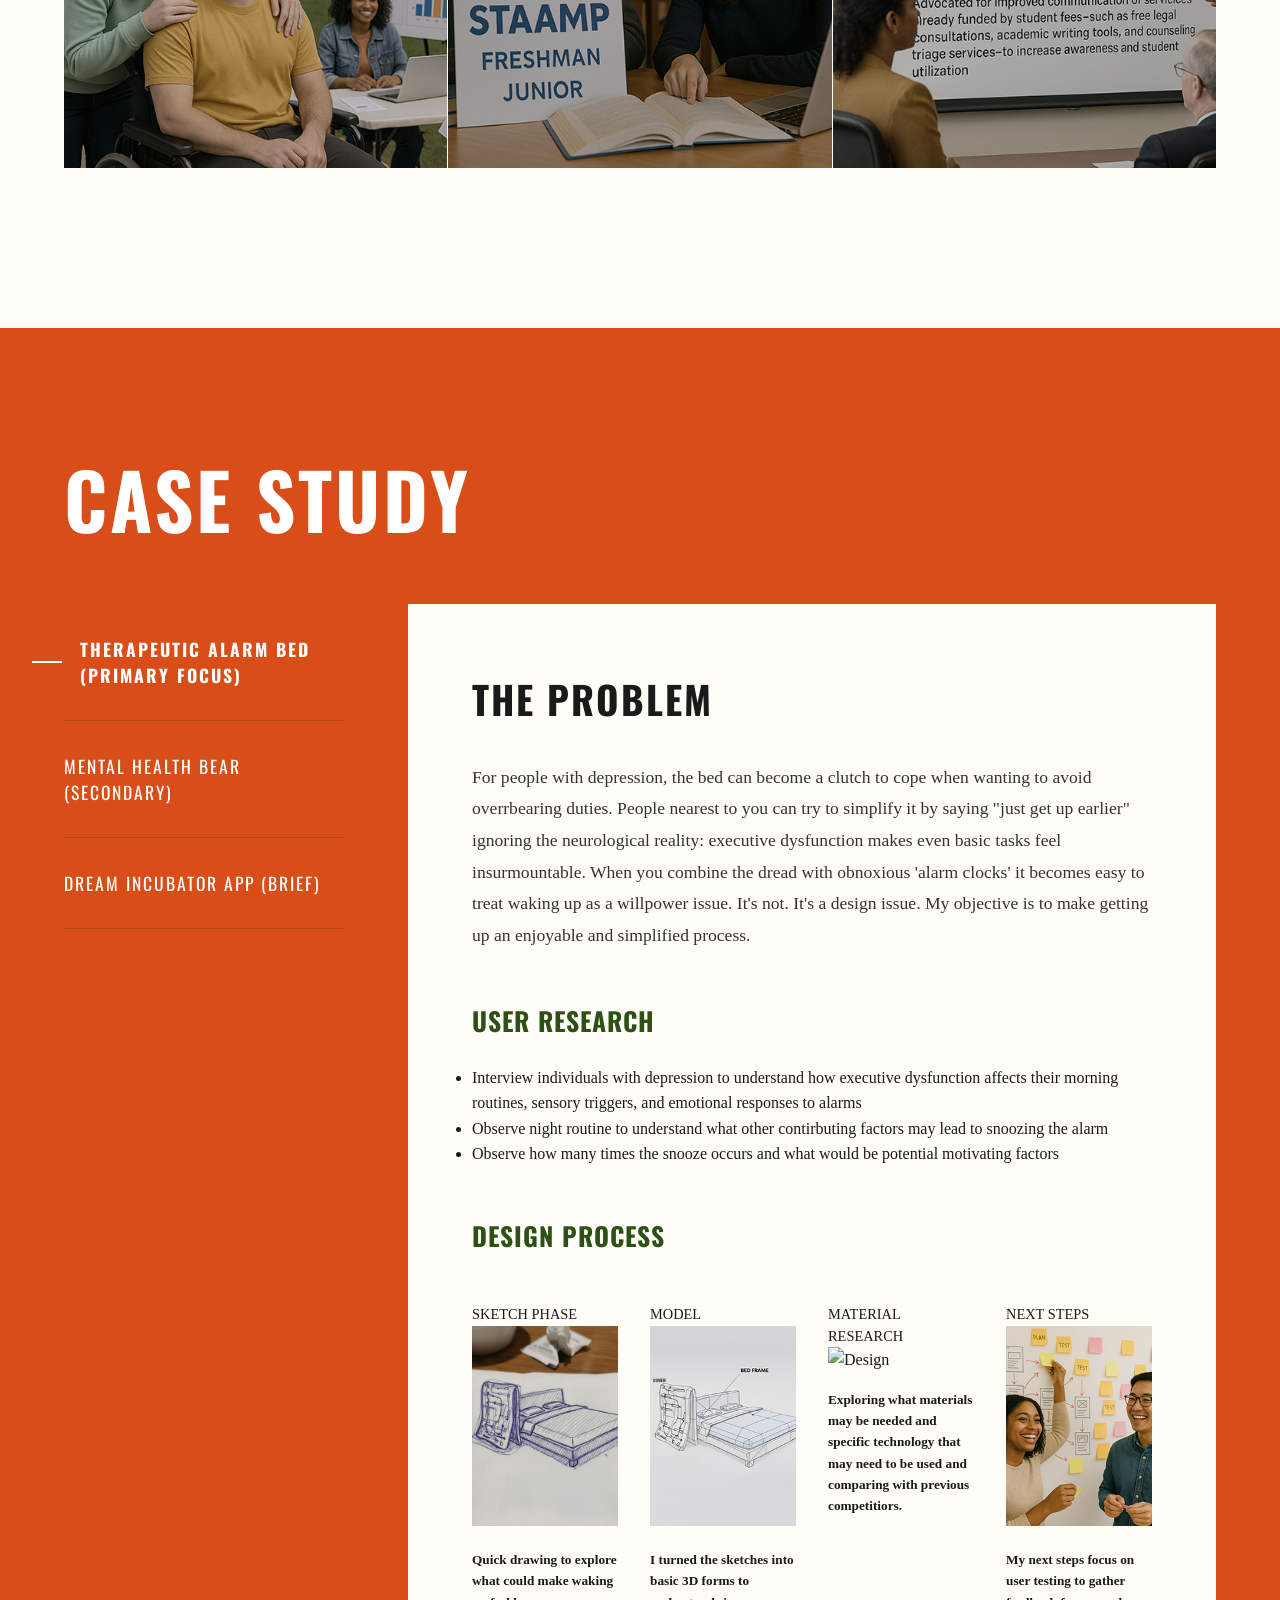
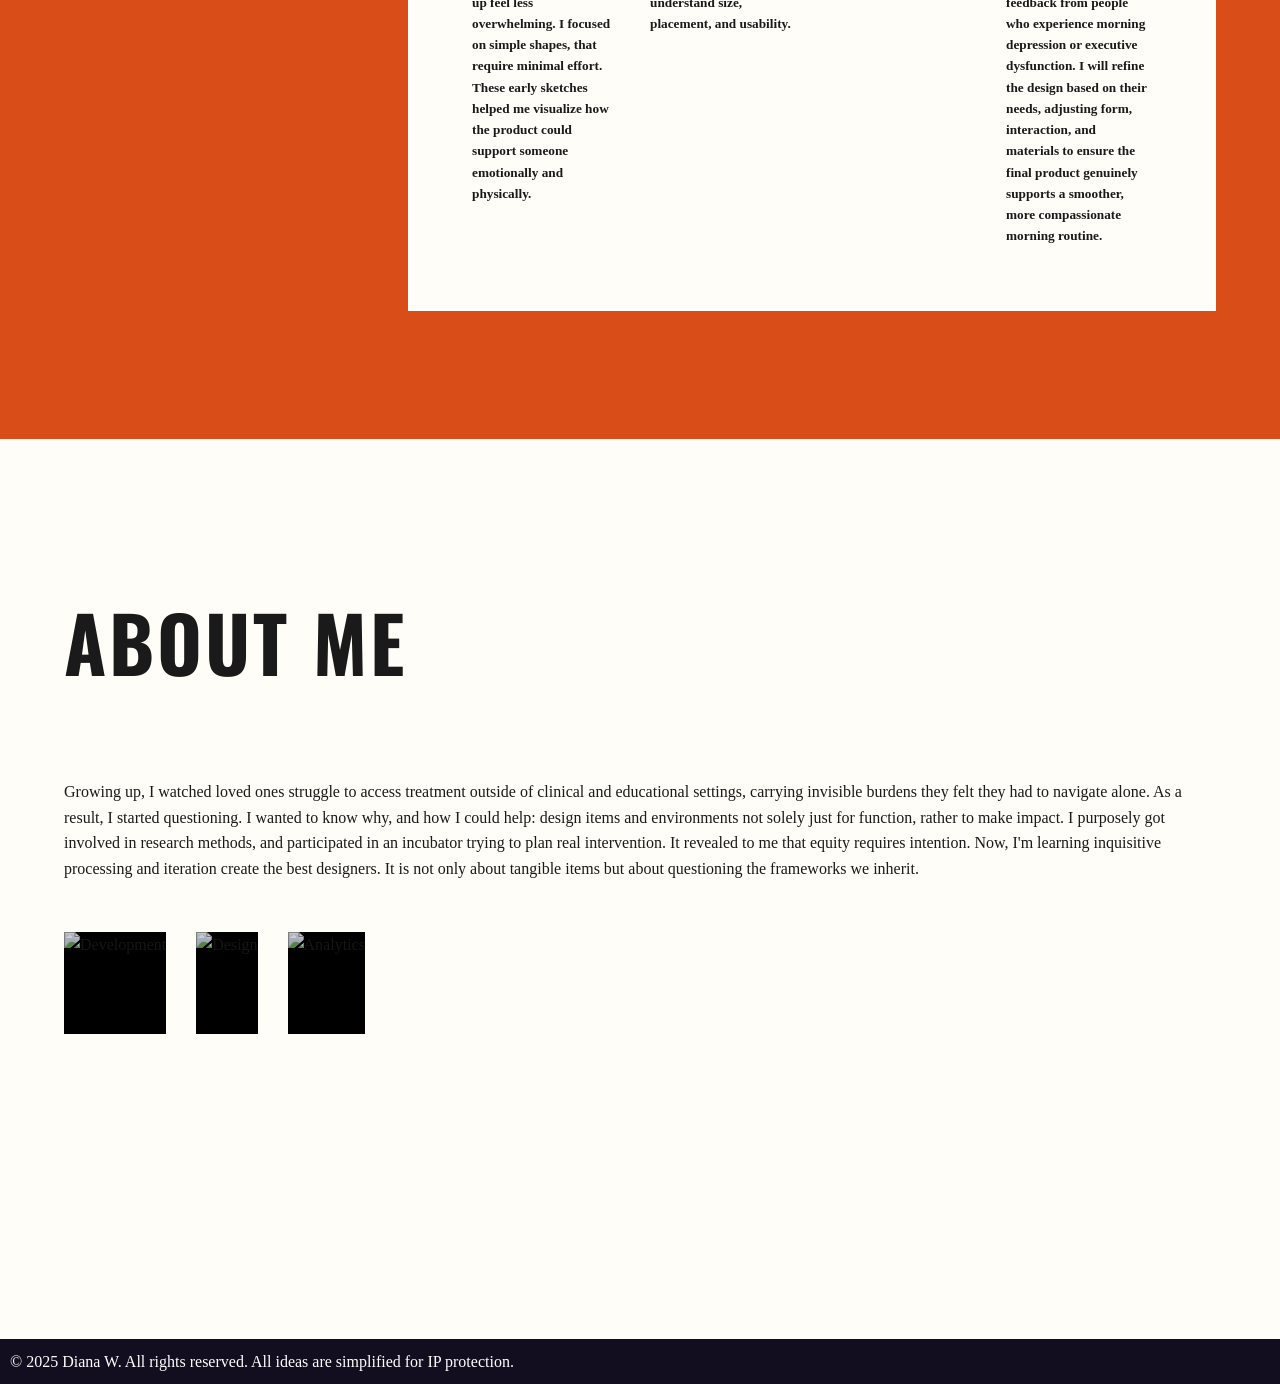
==== commit a17807dc: "Fix spelling and remove about me last sentence" ====
--- a/index.html
+++ b/index.html
@@ -112,7 +112,7 @@
                         <ul>
                             <li>Interview individuals with depression to understand how executive dysfunction affects their morning routines, sensory triggers, and emotional responses to alarms</li>
                             <li>Observe night routine to understand what other contirbuting factors may lead to snoozing the alarm </li>
-                            <li>Observe how many times the snooze occurs and what would be potential mottivating factors </li>
+                            <li>Observe how many times the snooze occurs and what would be potential motivating factors </li>
                         </ul>
 
                         <h3>Design Process</h3>
@@ -298,7 +298,6 @@
                 rather to make impact. I purposely got involved in research methods, and participated in an incubator trying to plan real intervention. It revealed to me that equity requires intention. 
                 Now, I'm learning inquisitive processing and iteration create the best designers. 
                 It is not only about tangible items but about questioning the frameworks we inherit.
-                Today I intend to leave my mark by asking: how can you examine the world around you today to evaluate whether the system or environment is still the same because its habitual or because its truly the best method?
             </p>
 
             <div class="about-grid">
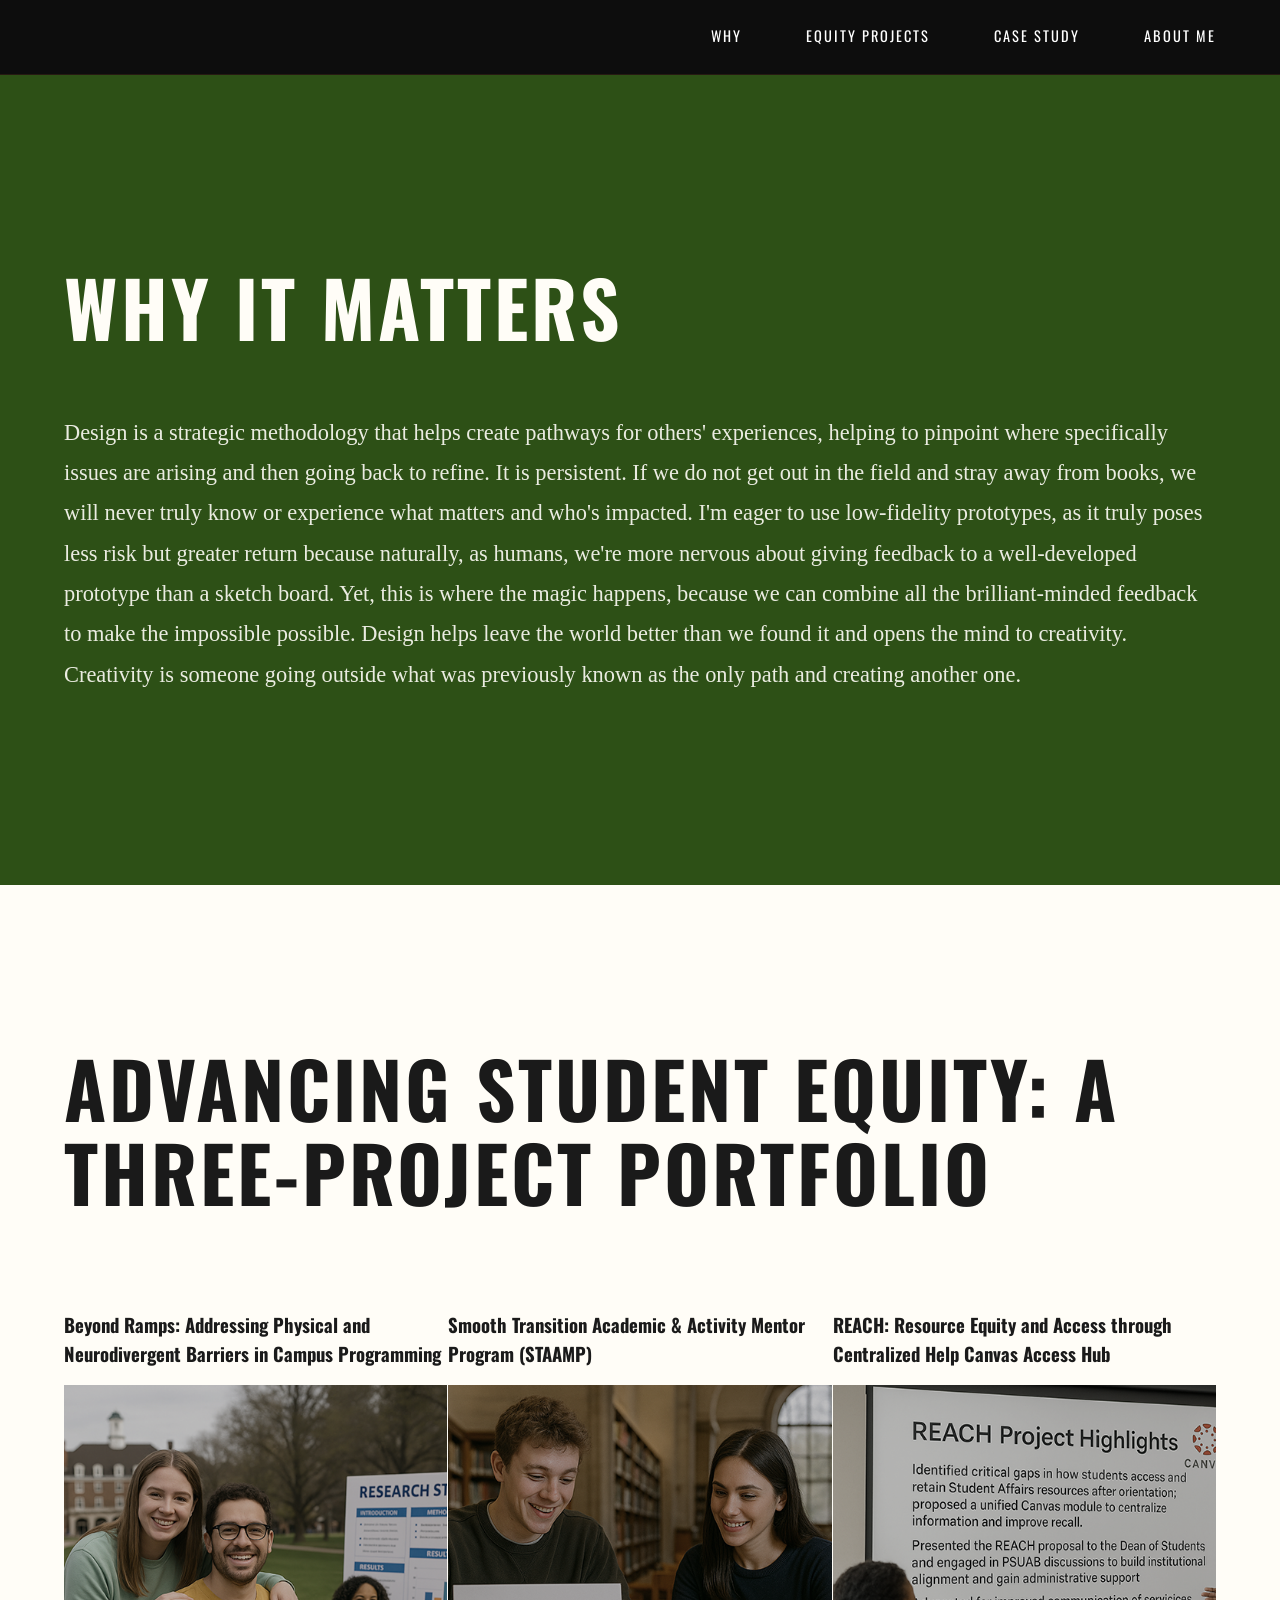
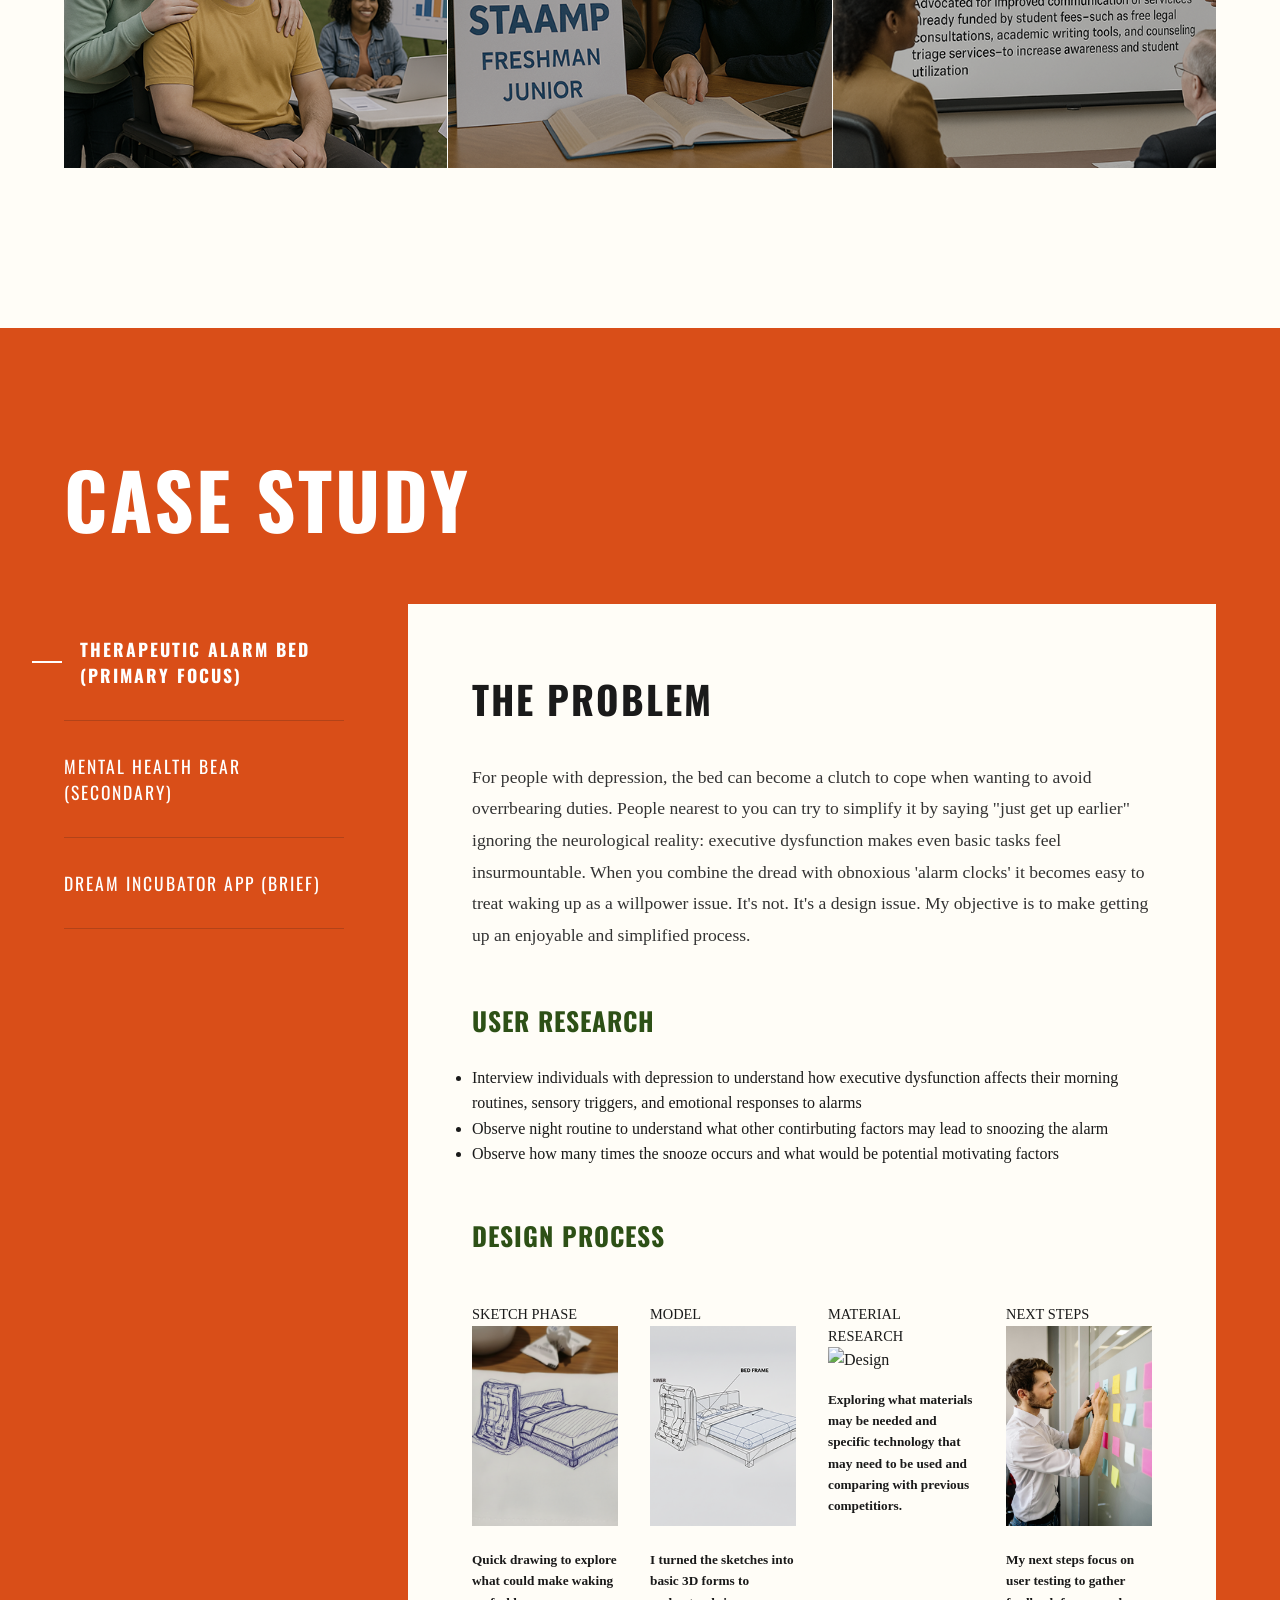
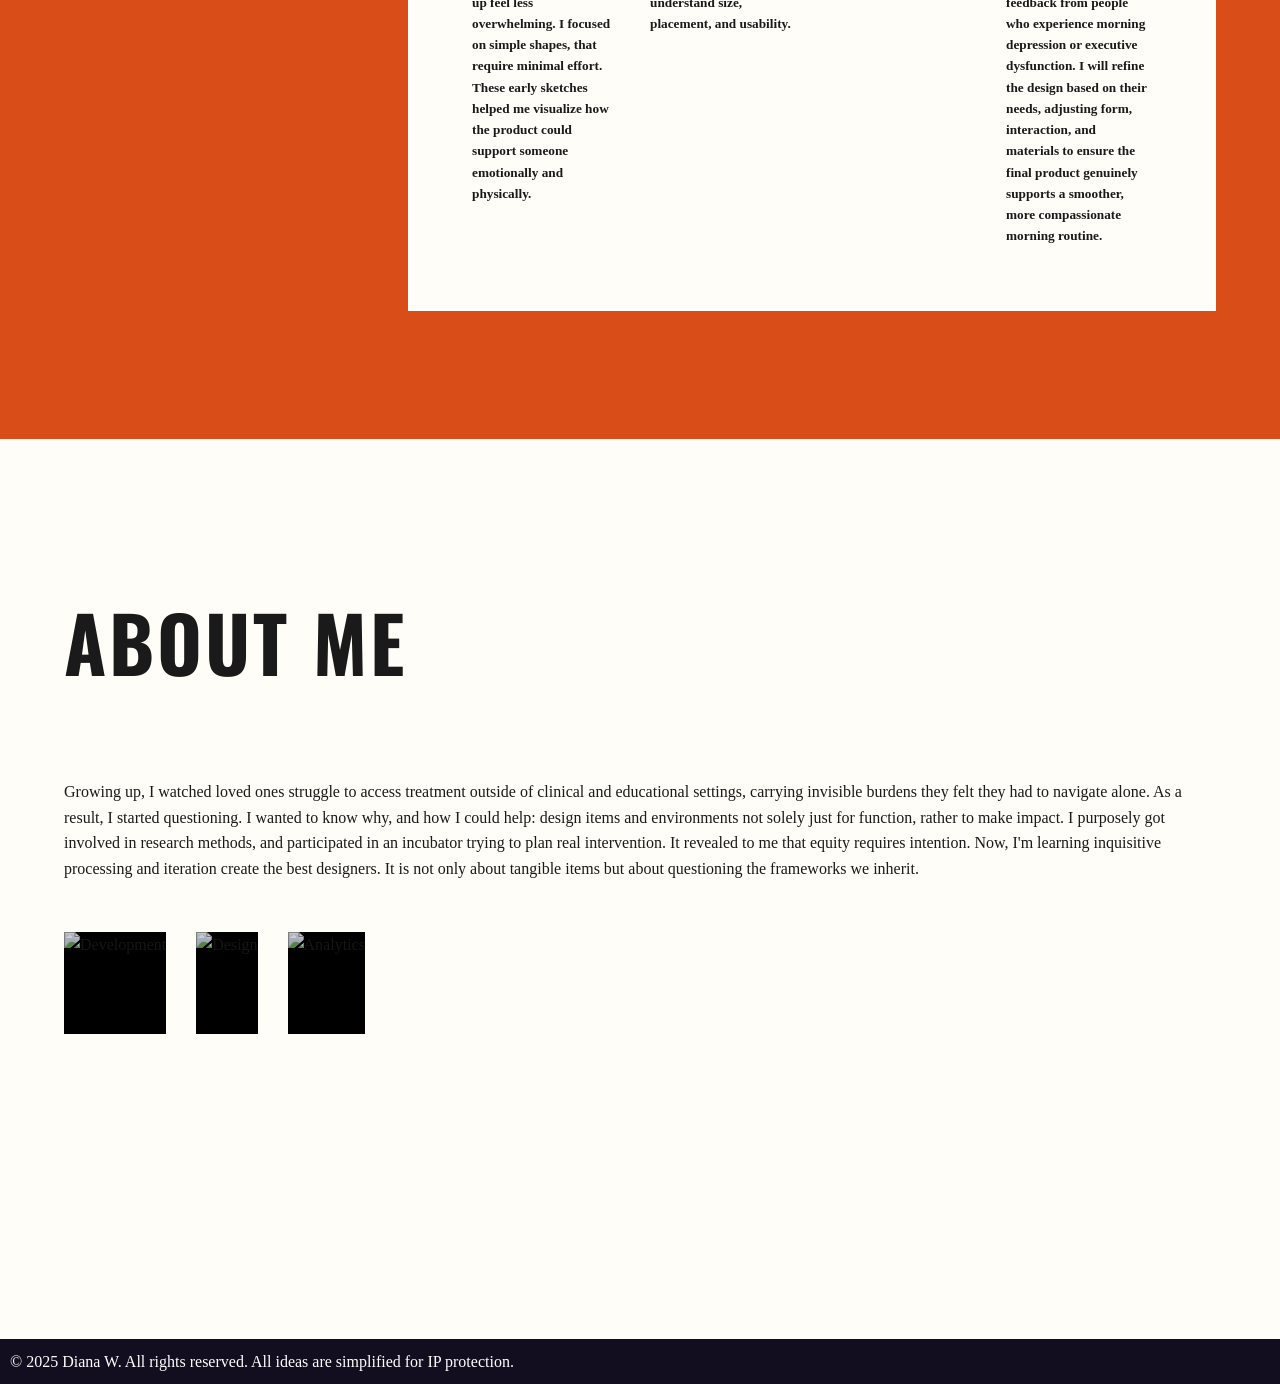
==== commit 1eaf6c52: "Swap images" ====
--- a/index.html
+++ b/index.html
@@ -134,7 +134,7 @@
                             </div>
                             <div class="process-item">
                                 <h4>Next Steps</h4>
-                                <img src="imgs/iterate_2.png" alt="Testing">
+                                <img src="imgs/IMG_2433.JPG" alt="Testing">
                                 <h5>My next steps focus on user testing to gather feedback from people who experience morning depression or executive dysfunction. I will refine the design based on their needs, adjusting form, interaction, and materials to ensure the final product genuinely supports a smoother, more compassionate morning routine.</h5>
                             </div>
                         </div>
@@ -158,7 +158,7 @@
                         <div class="process-grid">
                             <div class="process-item">
                                 <h4>EMPATHIZE</h4>
-                                <img src="imgs/talk.png" alt="Research">
+                                <img src="imgs/IMG_2430.JPG" alt="Research">
                                 <h5>Interview users about therapy barriers.
                                     Create journey maps of their mental health struggles.
                                 </h5>
